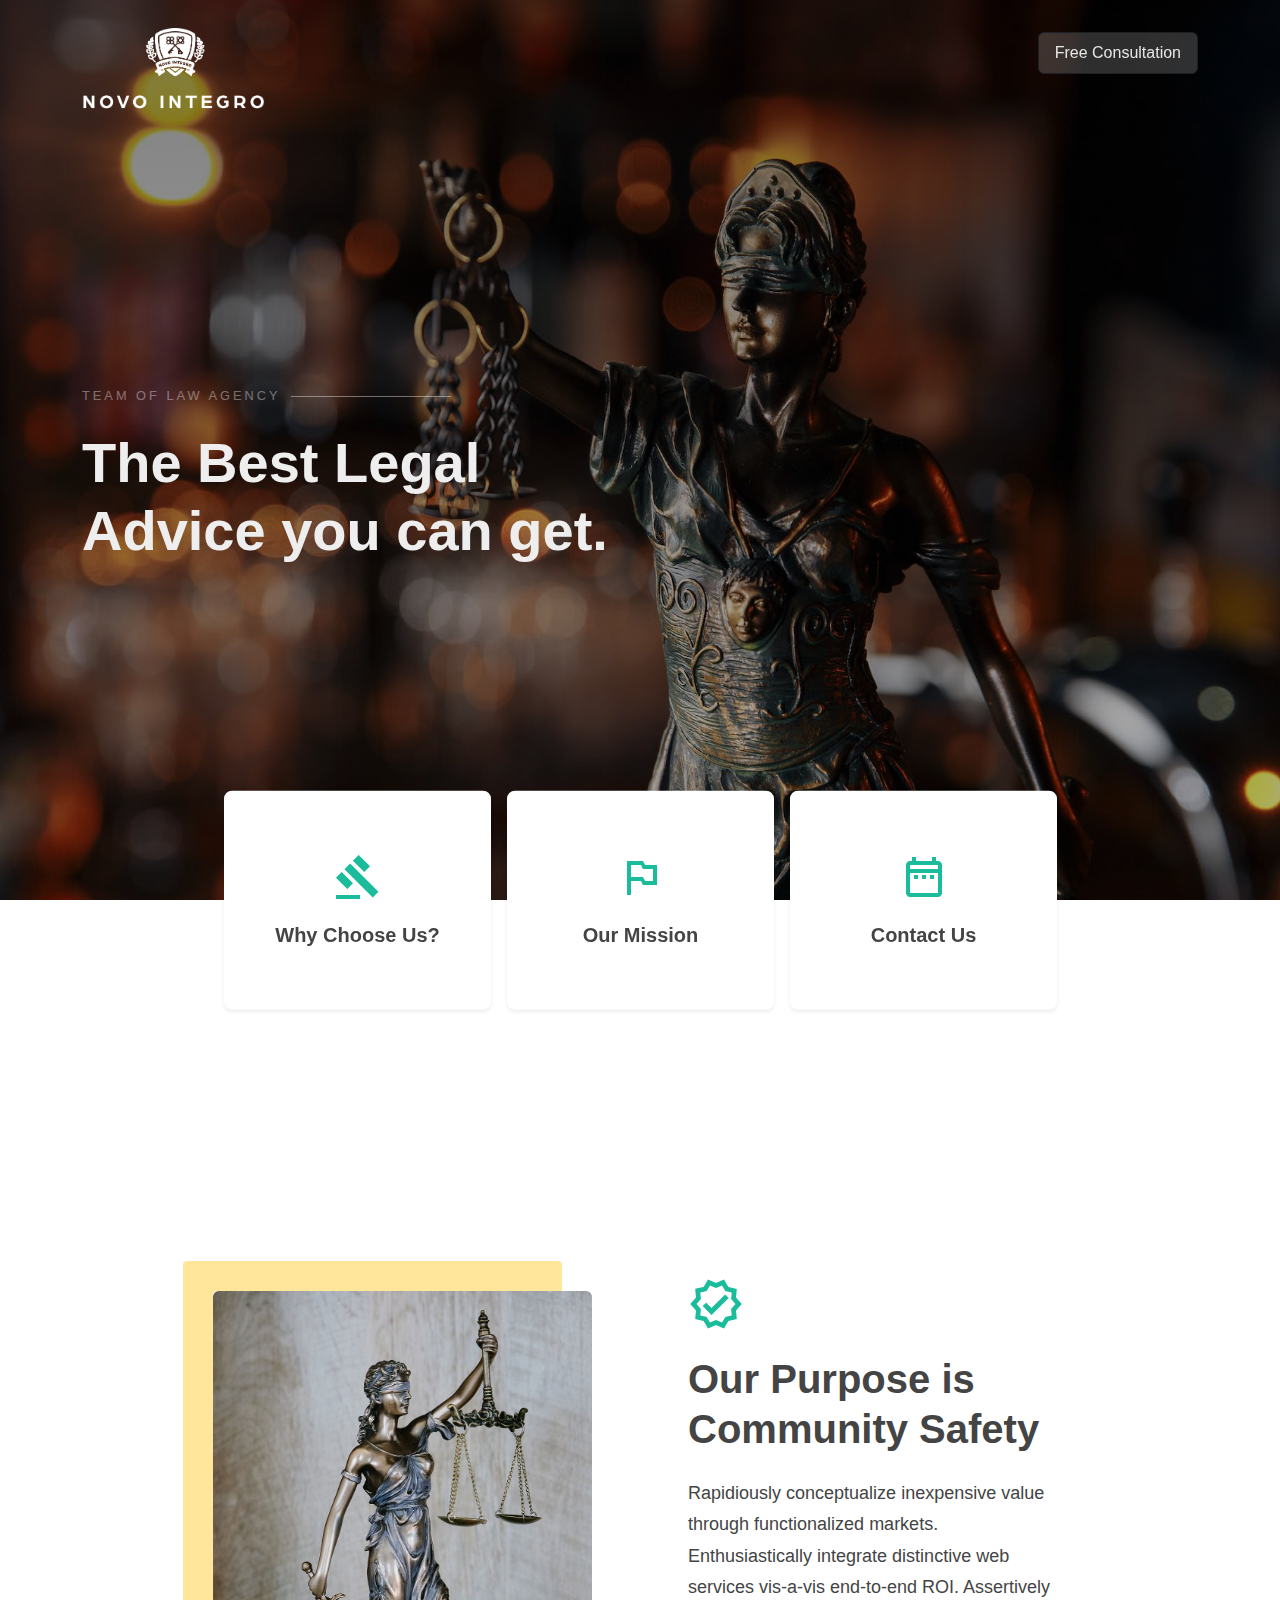
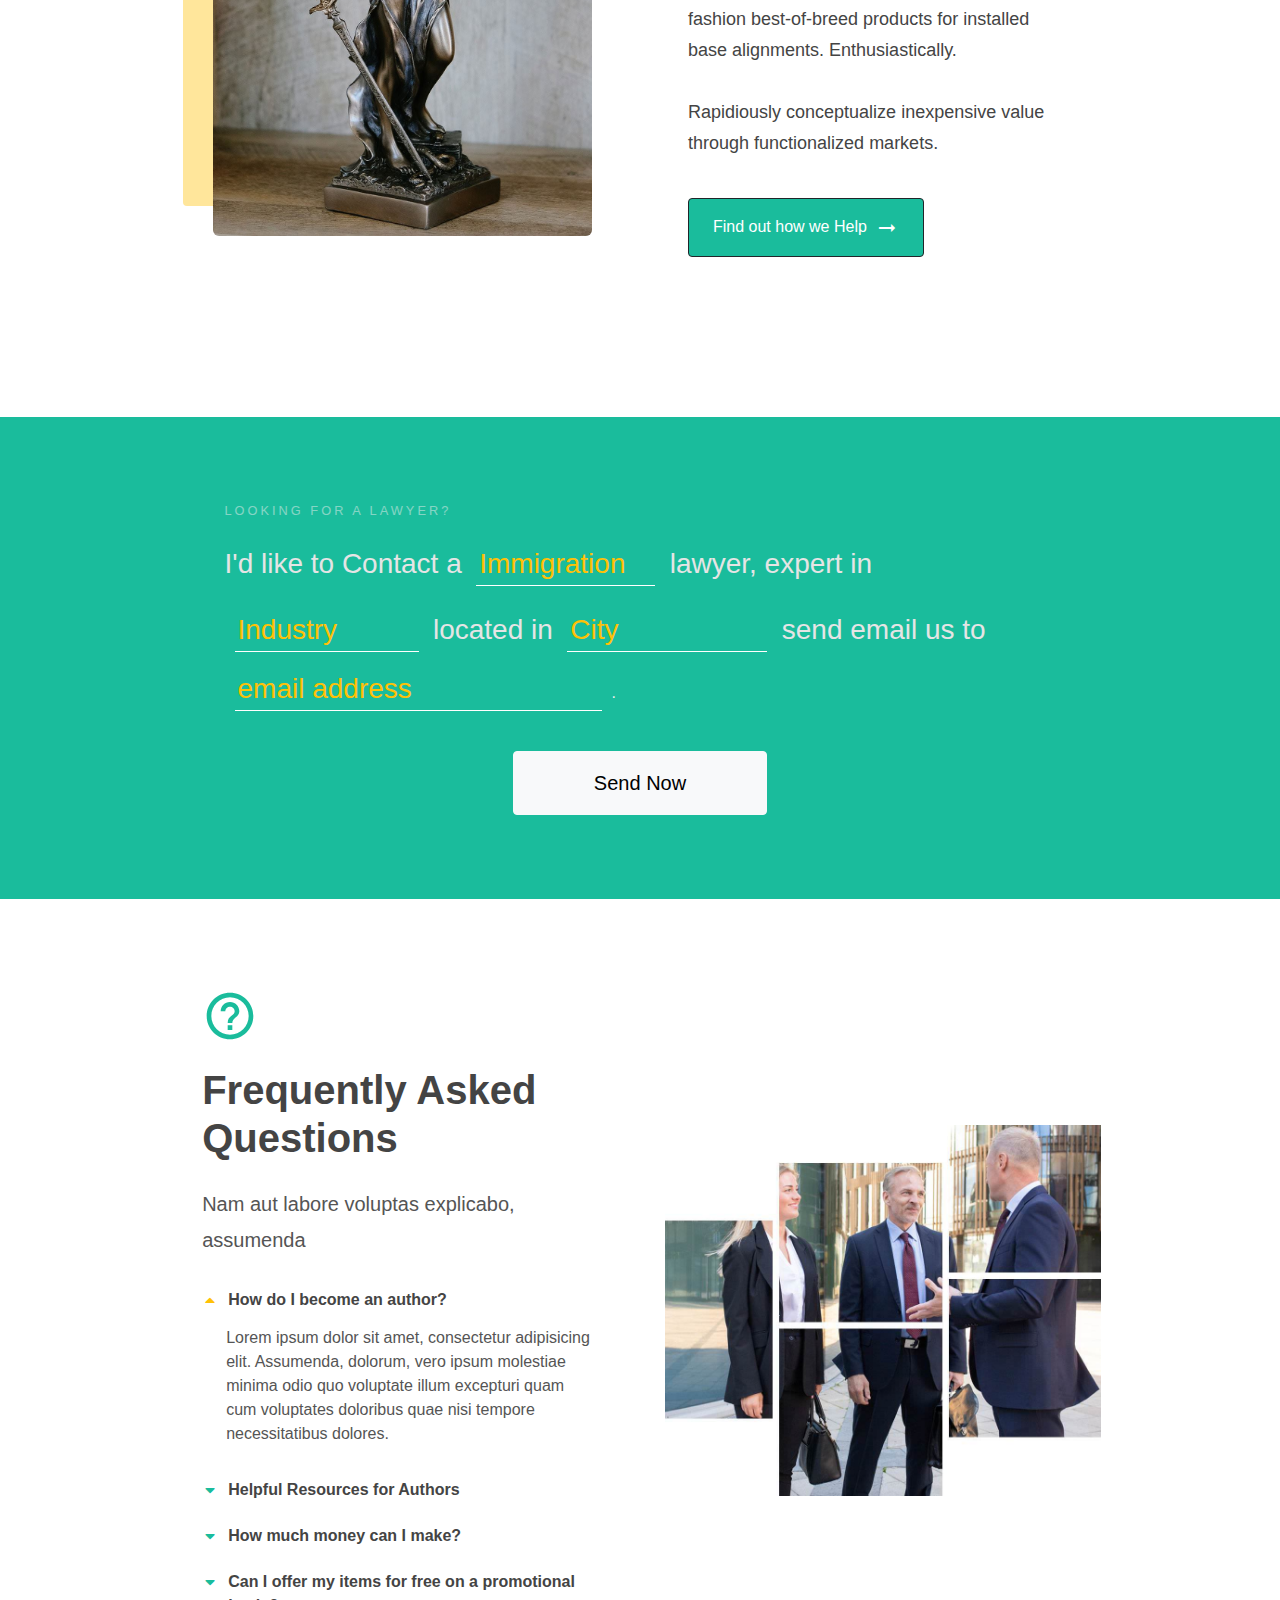
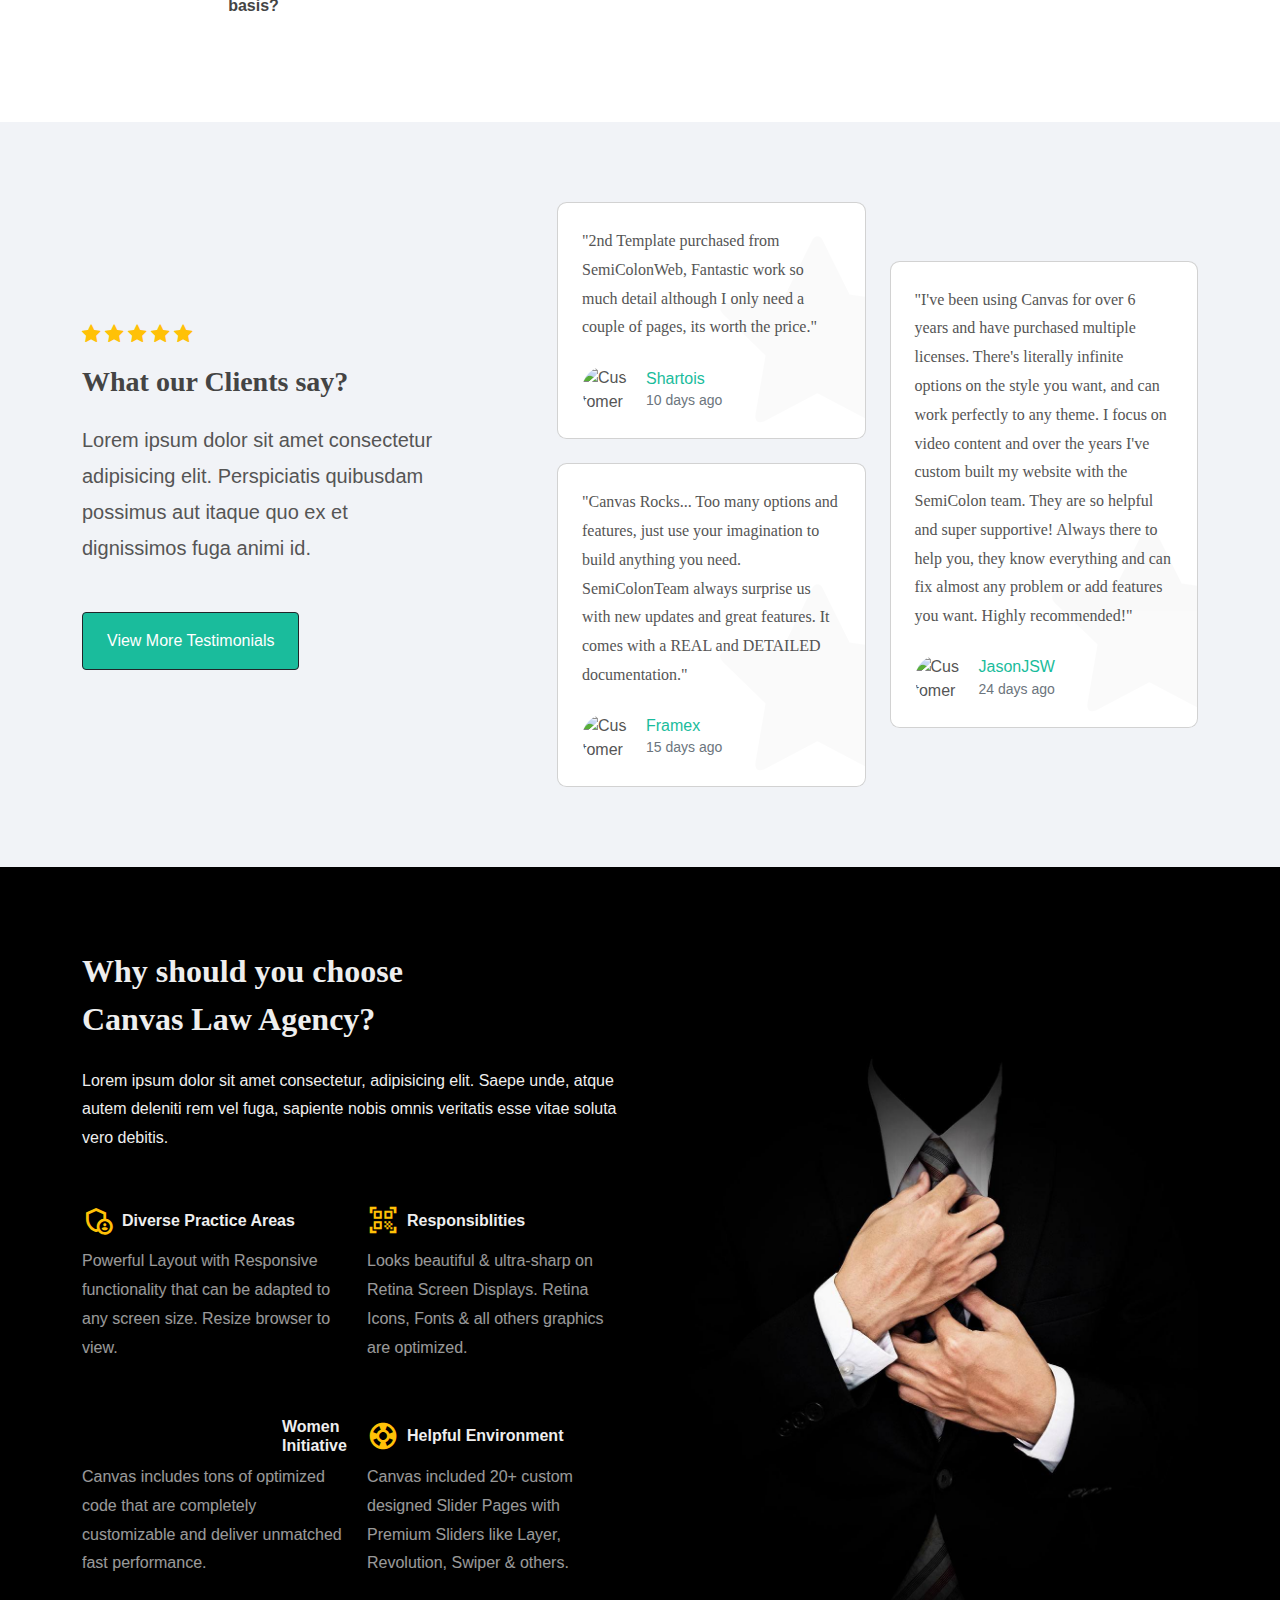
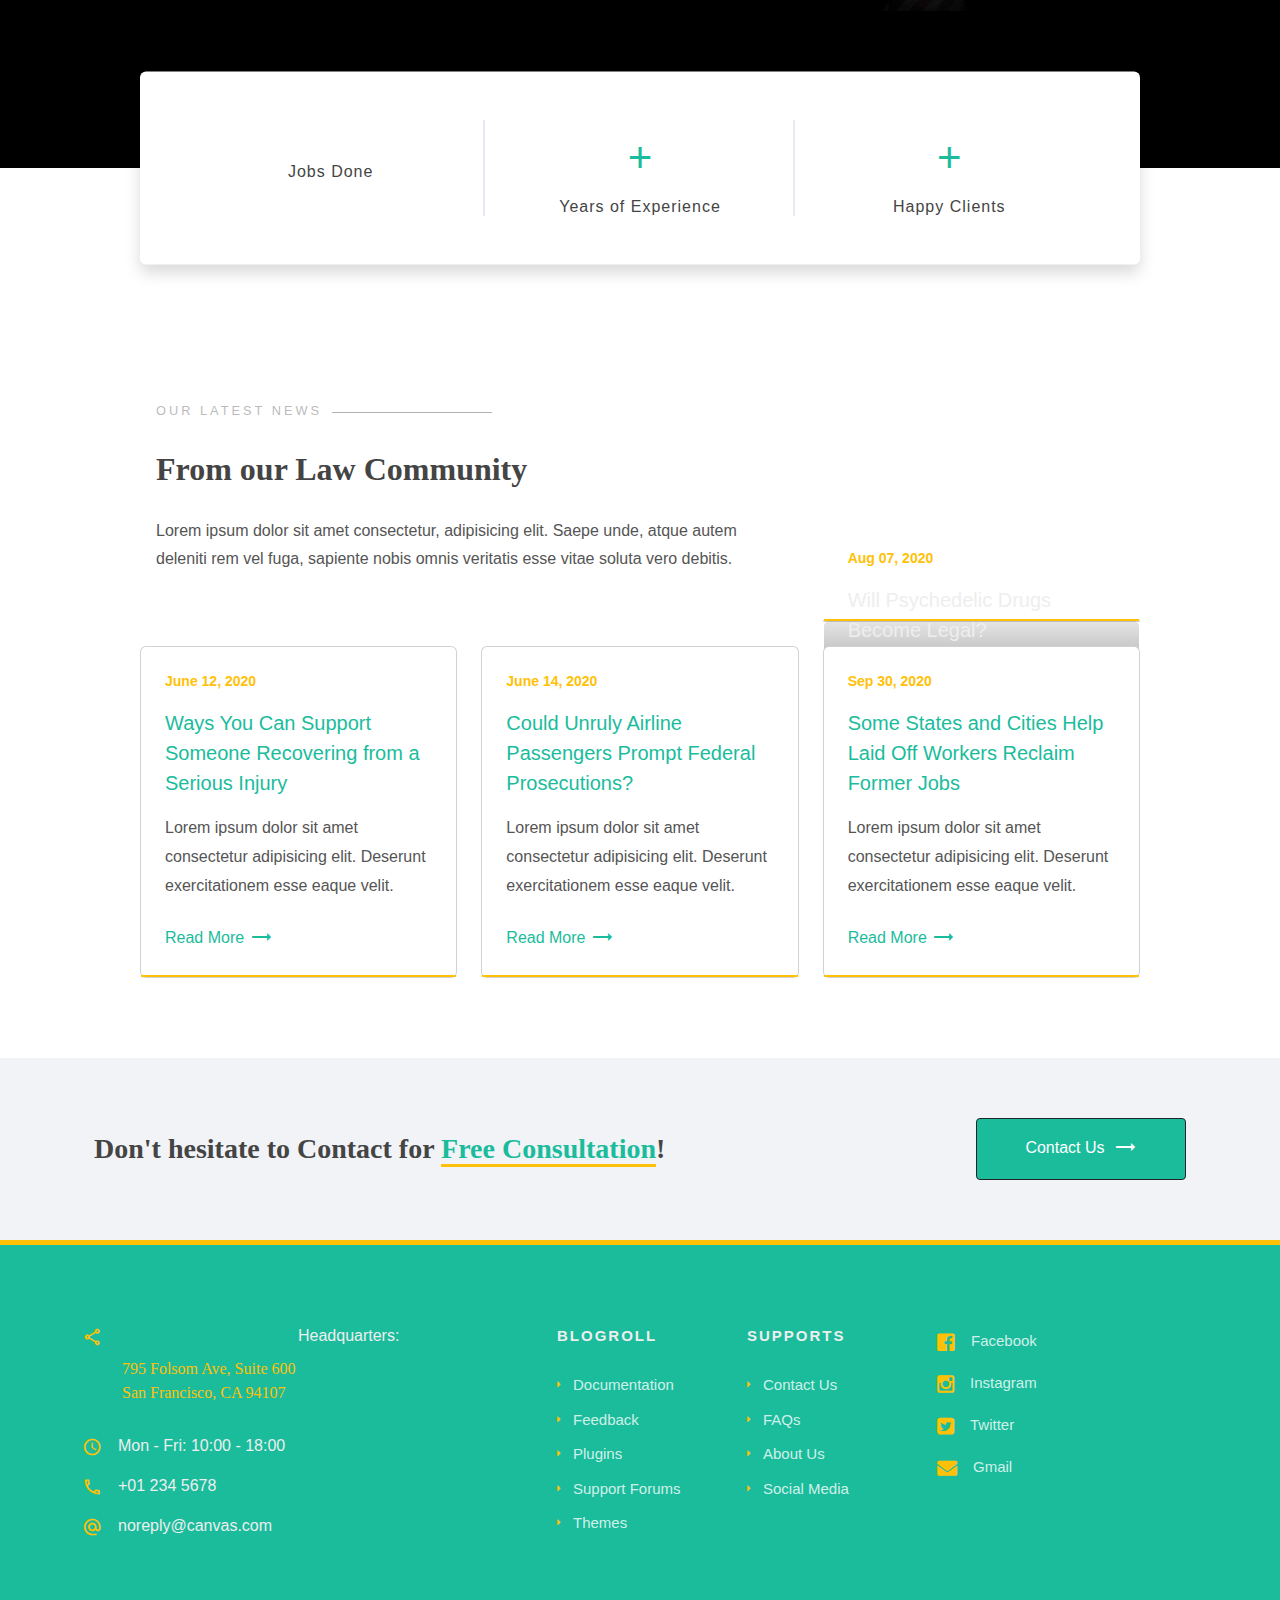
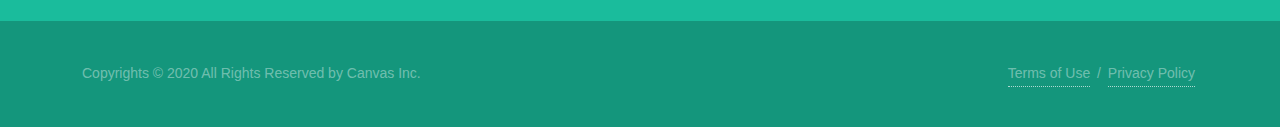
==== demo-law-firm.html @ 684474cb "Initial commit" ====
<!DOCTYPE html>
<html dir="ltr" lang="en-US">
<head>

	<meta http-equiv="content-type" content="text/html; charset=utf-8" />
	<meta name="author" content="SemiColonWeb" />

	<!-- Stylesheets
	============================================= -->
	<link rel="preconnect" href="https://fonts.googleapis.com">
	<link rel="preconnect" href="https://fonts.gstatic.com" crossorigin>
	<link href="https://fonts.googleapis.com/css2?family=Manrope:wght@300;400;500;600;700&family=Merriweather:wght@400;700&family=Material+Icons+Outlined&family=Material+Icons+Two+Tone&display=swap" rel="stylesheet">

	<link rel="stylesheet" href="css/bootstrap.css" type="text/css" />
	<link rel="stylesheet" href="css/style.css" type="text/css" />

	<link rel="stylesheet" href="css/dark.css" type="text/css" />
	<link rel="stylesheet" href="css/font-icons.css" type="text/css" />
	<link rel="stylesheet" href="css/animate.css" type="text/css" />
	<link rel="stylesheet" href="css/magnific-popup.css" type="text/css" />

	<!-- law-firm Demo Specific Stylesheet -->
	<link rel="stylesheet" href="css/law-firm.css" type="text/css" /> <!-- law-firm Custom Css -->
	<link rel="stylesheet" href="css/fonts.css" type="text/css" /> <!-- law-firm Custom Fonts -->
	<!-- / -->

	<link rel="stylesheet" href="css/custom.css" type="text/css" />
	<meta name="viewport" content="width=device-width, initial-scale=1" />

	<link rel="stylesheet" href="css/colors.php?color=0F317E" type="text/css" />

	<!-- Document Title
	============================================= -->
	<title>Law Firm | Canvas</title>

</head>

<body class="stretched">

	<!-- Document Wrapper
	============================================= -->
	<div id="wrapper" class="clearfix">

		<!-- Header
		============================================= -->
		<header id="header" class="transparent-header dark">
			<div id="header-wrap">
				<div class="container">
					<div class="header-row align-items-lg-start justify-content-between py-lg-4">

						<!-- Logo
						============================================= -->
						<div id="logo" class="col-xl-2 col-md-3 col-6 align-items-lg-start py-1">
							<a href="index.html" class="standard-logo"><img src="images/logo.png" alt="Canvas Logo"></a>
							<a href="index.html" class="retina-logo"><img src="images/logo.png" alt="Canvas Logo"></a>
						</div><!-- #logo end -->

						<!-- Primary Menu In Large Screen
						============================================= -->
						<div class="col-auto d-none d-lg-flex py-2">
							<div class="row gx-5 large-device-menu-wrap">
								<div class="col-auto large-device-menu">
<!--									<a class="text-white op-09 h-op-1" href="#"><div>Who We Are?</div></a>-->
<!--									<a class="text-white op-09 h-op-1" href="#"><div>Recent Cases</div></a>-->
<!--									<a class="text-white op-09 h-op-1" href="#"><div>Our Lawyers</div></a>-->
								</div>
								<div class="col-auto large-device-menu">
<!--									<a class="text-white op-09 h-op-1" href="#"><div>News &amp; Blog</div></a>-->
<!--									<a class="text-white op-09 h-op-1" href="#"><div>Contact Us</div></a>-->
								</div>
								<div class="col-auto">
									<a href="#" data-scrollto="#section-contact" data-easing="easeInOutExpo" data-speed="1250" data-offset="88" class="btn px-3 py-2 btn-dark h-bg-light h-text-dark d-inline-block op-09 h-op-1" style="background-color: rgba(255,255,255,0.2)">Free Consultation</a>
								</div>
							</div>
						</div>

						<!-- Primary Menu Trigger for Devices
						============================================= -->
						<div id="primary-menu-trigger">
							<svg class="svg-trigger" viewBox="0 0 100 100"><path d="m 30,33 h 40 c 3.722839,0 7.5,3.126468 7.5,8.578427 0,5.451959 -2.727029,8.421573 -7.5,8.421573 h -20"></path><path d="m 30,50 h 40"></path><path d="m 70,67 h -40 c 0,0 -7.5,-0.802118 -7.5,-8.365747 0,-7.563629 7.5,-8.634253 7.5,-8.634253 h 20"></path></svg>
						</div>

						<!-- Primary Menu In Mobile
						============================================= -->
						<nav class="primary-menu d-block d-lg-none">

							<ul class="menu-container">
								<li class="menu-item"><a class="menu-link h-text-warning" href="#"><div>Who We Are?</div></a></li>
								<li class="menu-item"><a class="menu-link h-text-warning" href="#"><div>Recent Cases</div></a></li>
								<li class="menu-item"><a class="menu-link h-text-warning" href="#"><div>Our Lawyers</div></a></li>
								<li class="menu-item"><a class="menu-link h-text-warning" href="#"><div>News &amp; Blog</div></a></li>
								<li class="menu-item"><a class="menu-link h-text-warning" href="#"><div>Contact Us</div></a></li>
								<li class="menu-item"><a class="menu-link text-warning" href="#"><div>Free Consultation</div></a></li>
							</ul>

						</nav><!-- #primary-menu end -->
					</div>
				</div>
			</div>
			<div class="header-wrap-clone"></div>
		</header><!-- #header end -->

		<!-- Hero
		============================================= -->
		<section id="slider" class="slider-element dark min-vh-md-100 min-vh-75 include-header">
			<div class="slider-inner" style="background-image: linear-gradient(to bottom, rgba(0,0,0,.5), rgba(0,0,0,.3)), url('images/hero.jpg');background-position: 50% 0;">
				<div class="container">

					<div class="vertical-middle">
						<div class="row mt-6">
							<div class="col-md-6">
								<div class="before-title text-border-right position-relative text-uppercase ls3 text-smaller overflow-hidden mb-4 op-04 b-w-50">Team Of Law Agency</div>
								<h2 class="display-4 fw-bold">The Best Legal Advice you can get.</h2>
							</div>
						</div>
					</div>

				</div>
			</div>
		</section>

		<!-- Content
		============================================= -->
		<section id="content">
			<div class="content-wrap overflow-visible py-0">

				<div class="container">

					<div class="service-feature w-100 mb-4 mt-5 mt-lg-0">

						<div class="row justify-content-center gx-3">

							<div class="col-lg-3 mb-4 mb-lg-0">
								<div class="grid-inner shadow-sm h-shadow bg-white p-5 overflow-hidden rounded-5 text-center shadow-ts">
									<div class="f-b-desc">
										<i class="material-icons-outlined display-5 color mb-3">gavel</i>
										<h3 class="h5 mb-0 fw-bold">Why Choose Us?</h3>
									</div>
									<a href="#" class="more-link fst-normal color">View Details</a>
								</div>
							</div>

							<div class="col-lg-3 mb-4 mb-lg-0">
								<div class="grid-inner shadow-sm h-shadow bg-white p-5 overflow-hidden rounded-5 text-center shadow-ts">
									<div class="f-b-desc">
										<i class="material-icons-outlined display-5 color mb-3">outlined_flag</i>
										<h3 class="h5 mb-0 fw-bold">Our Mission</h3>
									</div>
									<a href="#" class="more-link fst-normal color">Learn More</a>
								</div>
							</div>

							<div class="col-lg-3">
								<div class="grid-inner shadow-sm h-shadow bg-white p-5 overflow-hidden rounded-5 text-center shadow-ts">
									<div class="f-b-desc">
										<i class="material-icons-outlined display-5 color mb-3">date_range</i>
										<h3 class="h5 mb-0 fw-bold">Contact Us</h3>
									</div>
									<a href="#" class="more-link fst-normal color">Get in Touch</a>
								</div>
							</div>

						</div>
					</div>

					<div class="clear"></div>

					<div class="row align-items-center justify-content-center mt-6 mt-lg-0 bottommargin-sm">
						<div class="col-lg-5 col-10 px-5">
							<div class="lady-justice-img position-relative">
								<img src="images/lady-justice.jpg" alt="Image" class="rounded">
							</div>
						</div>
						<div class="col-lg-5 p-5">
							<i class="material-icons-outlined display-4 color mb-3">verified</i>
							<h2 class="h1 fw-bold lh-sm">Our Purpose is Community Safety</h2>
							<h4 class="mt-4 fw-normal lh-base" style="line-height: 1.75 !important;">Rapidiously conceptualize inexpensive value through functionalized markets. Enthusiastically integrate distinctive web services vis-a-vis end-to-end ROI. Assertively fashion best-of-breed products for installed base alignments. Enthusiastically.</h4>

							<h4 class="mt-4 fw-normal lh-base" style="line-height: 1.75 !important;">Rapidiously conceptualize inexpensive value through functionalized markets.</h4>
							<a href="#" class="btn py-3 px-4 mt-2 rounded-1 btn-dark bg-color h-op-09">Find out how we Help <i class="material-icons-outlined align-middle mb-0 ms-1">arrow_right_alt</i></a>
						</div>
					</div>

				</div>

				<div class="clear"></div>

				<div id="section-contact" class="section bg-color dark topmargin-lg" style="background-image: linear-gradient(to bottom, rgba(var(--themecolorrgba),.8), rgba(var(--themecolorrgba),1)), url('images/bg-1.jpg'); background-attachment: fixed; background-size: cover;">
					<div class="container py-4">
						<div class="row justify-content-center">
							<div class="col-lg-9">
								 <div class="form-widget" data-alert-type="false">

									<div class="form-result"></div>
									<div class="lawfirm-inline-loader css3-spinner" style="position: absolute;">
										<div class="css3-spinner-bounce1"></div>
										<div class="css3-spinner-bounce2"></div>
										<div class="css3-spinner-bounce3"></div>
									</div>
									<div id="lawfirm-inline-submitted" class="text-center">
										<h4 class="fw-normal mb-0 h3 lh-base">Thank You for Contact Us! <br> Our Team will contact you asap on your email Address.</h4>
									</div>

									<form class="mb-0" id="lawfirm-inline" name="lawfirm-inline" action="include/form.php" method="post" enctype="multipart/form-data">

										<div class="row">

											<div class="before-title text-uppercase ls3 text-smaller mb-3 op-05">Looking for a Lawyer?</div>

											<div class="col-12 bottommargin-sm">
												<label for="lawfirm-inline-lawyer">I'd like to Contact a</label>
												<select class="required form-select" name="lawfirm-inline-lawyer" id="lawfirm-inline-lawyer">
													<option value="Immigration" selected>Immigration</option>
													<option value="Education">Education</option>
													<option value="Insurance">Insurance</option>
													<option value="Business">Business</option>
													<option value="Family">Family</option>
													<option value="Criminal">Criminal</option>
													<option value="Employment">Employment</option>
												</select>
												<label for="lawfirm-inline-industry">lawyer, expert in</label>
												<select class="required form-select" name="lawfirm-inline-industry" id="lawfirm-inline-industry">
													<option value="Industry" selected>Industry</option>
													<option value="Professional">Professional</option>
													<option value="Pracice Area">Pracice Area</option>
												</select>
												<label for="lawfirm-inline-city">located in</label>

												<input class="required form-control" type="text" value="" name="lawfirm-inline-city" id="lawfirm-inline-city" placeholder="City" style="max-width: 200px" />

												<label for="lawfirm-inline-email"> send email us to</label>

												<input type="email" value="" class="form-control required" id="lawfirm-inline-email" name="lawfirm-inline-email" placeholder="email address">.
											</div>

											<div class="col-12 d-none">
												<input type="text" id="lawfirm-inline-botcheck" name="lawfirm-inline-botcheck" value="" />
											</div>
											<div class="col-12 text-center">
												<button type="submit" name="lawfirm-inline-submit" class="btn btn-lg py-3 px-6 mt-2 rounded-1 btn-light h-op-09">Send Now</button>
											</div>

											<input type="hidden" name="prefix" value="lawfirm-inline-">
											<input type="hidden" name="subject" value="Messgae From Law Firm Template">

										</div>

									</form>
								</div>
							</div>
						</div>
					</div>
				</div>

				<div class="section bg-transparent py-4">
					<div class="container">
						<div class="row align-items-center justify-content-center gutter-50">
							<div class="col-lg-5 px-5">
								<i class="material-icons-outlined display-4 color mb-3">help_outline</i>
								<h2 class="h1 fw-bold mb-4">Frequently Asked Questions</h2>

								<p class="lead">Nam aut labore voluptas explicabo, assumenda</p>

								<div class="toggle" data-state="open">
									<div class="toggle-header justify-content-between">
										<div class="toggle-icon">
											<i class="toggle-closed icon-caret-down color"></i>
											<i class="toggle-open icon-caret-up text-warning"></i>
										</div>
										<div class="toggle-title fw-bold">
											How do I become an author?
										</div>
									</div>
									<div class="toggle-content ps-4">Lorem ipsum dolor sit amet, consectetur adipisicing elit. Assumenda, dolorum, vero ipsum molestiae minima odio quo voluptate illum excepturi quam cum voluptates doloribus quae nisi tempore necessitatibus dolores.</div>
								</div>

								<div class="toggle">
									<div class="toggle-header justify-content-between">
										<div class="toggle-icon">
											<i class="toggle-closed icon-caret-down color"></i>
											<i class="toggle-open icon-caret-up text-warning"></i>
										</div>
										<div class="toggle-title fw-bold">
											Helpful Resources for Authors
										</div>
									</div>
									<div class="toggle-content ps-4">Lorem ipsum dolor sit amet, consectetur adipisicing elit. Assumenda, dolorum, vero ipsum molestiae minima odio quo voluptate illum excepturi quam cum voluptates doloribus quae nisi tempore necessitatibus dolores ducimus enim libero eaque explicabo suscipit animi at quaerat aliquid ex expedita perspiciatis? Saepe, aperiam, nam unde quas beatae vero vitae nulla.</div>
								</div>

								<div class="toggle">
									<div class="toggle-header justify-content-between">
										<div class="toggle-icon">
											<i class="toggle-closed icon-caret-down color"></i>
											<i class="toggle-open icon-caret-up text-warning"></i>
										</div>
										<div class="toggle-title fw-bold">
											How much money can I make?
										</div>
									</div>
									<div class="toggle-content ps-4">Lorem ipsum dolor sit amet, consectetur adipisicing elit. Assumenda, dolorum, vero ipsum molestiae minima odio quo voluptate illum excepturi quam cum voluptates doloribus quae nisi tempore necessitatibus dolores ducimus enim libero eaque explicabo suscipit animi at quaerat aliquid ex expedita perspiciatis? Saepe, aperiam, nam unde quas beatae vero vitae nulla.</div>
								</div>

								<div class="toggle">
									<div class="toggle-header justify-content-between">
										<div class="toggle-icon">
											<i class="toggle-closed icon-caret-down color"></i>
											<i class="toggle-open icon-caret-up text-warning"></i>
										</div>
										<div class="toggle-title fw-bold">
											Can I offer my items for free on a promotional basis?
										</div>
									</div>
									<div class="toggle-content ps-4">Lorem ipsum dolor sit amet, consectetur adipisicing elit. Assumenda, dolorum, vero ipsum molestiae minima odio quo voluptate illum excepturi quam cum voluptates doloribus quae nisi tempore necessitatibus dolores ducimus enim libero eaque explicabo suscipit animi at quaerat aliquid ex expedita perspiciatis? Saepe, aperiam, nam unde quas beatae vero vitae nulla.</div>
								</div>
							</div>

							<div class="col-lg-5 col-10">
								<img src="images/bg-2.jpg" alt="Image">
							</div>
						</div>
					</div>
				</div>

				<div class="section py-6 mb-0" style="background-color: #f1f3f7">
					<div class="container">
						<div class="row justify-content-between align-items-center col-mb-30">
							<div class="col-lg-4">
								<div class="d-flex mb-2">
									<i class="icon-star3 h5 me-1 text-warning"></i>
									<i class="icon-star3 h5 me-1 text-warning"></i>
									<i class="icon-star3 h5 me-1 text-warning"></i>
									<i class="icon-star3 h5 me-1 text-warning"></i>
									<i class="icon-star3 h5 me-1 text-warning"></i>
								</div>
								<h3 class="h3 font-secondary fw-bold mb-4">What our Clients say?</h3>
								<p class="lead">Lorem ipsum dolor sit amet consectetur adipisicing elit. Perspiciatis quibusdam possimus aut itaque quo ex et dignissimos fuga animi id.</p>
								<a href="https://themeforest.net/item/canvas-the-multipurpose-html5-template/reviews/9228123?utf8=%E2%9C%93&reviews_controls%5Bsort%5D=ratings_descending" class="btn py-3 px-4 mt-3 rounded-1 btn-dark bg-color h-op-09">View More Testimonials</a>
							</div>

							<div class="col-lg-7">
								<div class="row row-cols-1 row-cols-md-2 g-4 align-items-center">
									<div class="col">
										<div class="card rounded-6 overflow-hidden mb-4">
											<div class="card-body p-4">
												<div class="row">
													<div class="col-12">
														<p class="mb-4 font-secondary">"2nd Template purchased from SemiColonWeb, Fantastic work so much detail although I only need a couple of pages, its worth the price."</p>
													</div>
													<div class="d-flex align-items-center">
														<img class="rounded-circle me-3" src="demos/articles/images/authors/2.jpg" width="48" height="48" alt="Customer Testimonails">
														<div>
															<h4 class="h6 mb-0 fw-medium"><a href="https://themeforest.net/ratings/3295792">Shartois</a></h4>
															<small class="text-muted">10 days ago</small>
														</div>
													</div>
												</div>
											</div>
											<div class="bgicon icon-star3 op-02"></div>
										</div>

										<div class="card rounded-6 overflow-hidden">
											<div class="card-body p-4">
												<div class="row">
													<div class="col-12">
														<p class="mb-4 font-secondary">"Canvas Rocks... Too many options and features, just use your imagination to build anything you need. SemiColonTeam always surprise us with new updates and great features. It comes with a REAL and DETAILED documentation."</p>
													</div>
													<div class="d-flex align-items-center">
														<img class="rounded-circle me-3" src="demos/articles/images/authors/1.jpg" width="48" height="48" alt="Customer Testimonails">
														<div>
															<h4 class="h6 mb-0 fw-medium"><a href="https://themeforest.net/ratings/3297954">Framex</a></h4>
															<small class="text-muted">15 days ago</small>
														</div>
													</div>
												</div>
											</div>
											<div class="bgicon icon-star3 op-02"></div>
										</div>
									</div>
									<div class="col">
										<div class="card rounded-6 overflow-hidden">
											<div class="card-body p-4">
												<div class="row">
													<div class="col-12">
														<p class="mb-4 font-secondary">"I've been using Canvas for over 6 years and have purchased multiple licenses. There's literally infinite options on the style you want, and can work perfectly to any theme. I focus on video content and over the years I've custom built my website with the SemiColon team. They are so helpful and super supportive! Always there to help you, they know everything and can fix almost any problem or add features you want. Highly recommended!"</p>
													</div>
													<div class="d-flex align-items-center">
														<img class="rounded-circle me-3" src="demos/articles/images/authors/3.jpg" width="48" height="48" alt="Customer Testimonails">
														<div>
															<h4 class="h6 mb-0 fw-medium"><a href="https://themeforest.net/ratings/3304063">JasonJSW</a></h4>
															<small class="text-muted">24 days ago</small>
														</div>
													</div>
												</div>
											</div>
											<div class="bgicon icon-star3 op-02"></div>
										</div>
									</div>
								</div>
							</div>
						</div>
					</div>
				</div>

				<div class="section my-0 dark py-6" style="background-color: #000;">
					<div class="container">
						<div class="row justify-content-between align-items-center">
							<div class="col-lg-6 align-self-center mb-6">
								<h3 class="h2 font-secondary fw-bold mb-4 lh-base">Why should you choose<br> Canvas Law Agency?</h3>
								<p class="mb-5">Lorem ipsum dolor sit amet consectetur, adipisicing elit. Saepe unde, atque autem deleniti rem vel fuga, sapiente nobis omnis veritatis esse vitae soluta vero debitis.</p>
								<div class="row g-4">
									<div class="col-sm-6">
										<div class="d-flex align-items-center mb-2">
											<i class="material-icons-outlined text-warning h2 mb-0">admin_panel_settings</i>
											<h3 class="h6 fw-bold ms-2 mb-0">Diverse Practice Areas</h3>
										</div>
										<p class="text-white op-06">Powerful Layout with Responsive functionality that can be adapted to any screen size. Resize browser to view.</p>
									</div>

									<div class="col-sm-6">
										<div class="d-flex align-items-center mb-2">
											<i class="material-icons-outlined text-warning h2 mb-0">qr_code_scanner</i>
											<h3 class="h6 fw-bold ms-2 mb-0">Responsiblities</h3>
										</div>
										<p class="text-white op-06">Looks beautiful &amp; ultra-sharp on Retina Screen Displays. Retina Icons, Fonts &amp; all others graphics are optimized.</p>
									</div>

									<div class="col-sm-6">
										<div class="d-flex align-items-center mb-2">
											<i class="material-icons-outlined text-warning h2 mb-0">female</i>
											<h3 class="h6 fw-bold ms-2 mb-0">Women Initiative</h3>
										</div>
										<p class="text-white op-06">Canvas includes tons of optimized code that are completely customizable and deliver unmatched fast performance.</p>
									</div>

									<div class="col-sm-6">
										<div class="d-flex align-items-center mb-2">
											<i class="material-icons-outlined text-warning h2 mb-0">support</i>
											<h3 class="h6 fw-bold ms-2 mb-0">Helpful Environment</h3>
										</div>
										<p class="text-white op-06">Canvas included 20+ custom designed Slider Pages with Premium Sliders like Layer, Revolution, Swiper &amp; others.</p>
									</div>
								</div>
							</div>
							<div class="col-lg-6 col-7 mx-auto">
								<img src="images/lawyer.jpg" alt="Image">
							</div>
						</div>
					</div>
				</div>

				<div class="container mw-md">
					<div class="position-relative p-5 mb-4 z-3 rounded shadow bg-white service-feature mt-5 mt-lg-0">
						<div class="row align-items-center justify-content-center grid-border">
							<div class="col-lg-4 text-center mb-5 mb-lg-0">
								<div class="counter color fw-normal mb-2"><span class="display-4 fw-bold" data-from="40" data-to="213" data-refresh-interval="100" data-speed="2000"></span></div>
								<h5 class="mb-0 h6 nott">Jobs Done</h5>
							</div>

							<div class="col-lg-4 text-center mb-5 mb-lg-0">
								<div class="counter color fw-normal mb-2"><span class="display-4 fw-bold" data-from="0" data-to="11" data-refresh-interval="100" data-speed="2000"></span>+</div>
								<h5 class="mb-0 h6 nott">Years of Experience</h5>
							</div>

							<div class="col-lg-4 text-center">
								<div class="counter color fw-normal mb-2"><span class="display-4 fw-bold" data-from="100" data-to="873" data-refresh-interval="100" data-speed="2000"></span>+</div>
								<h5 class="mb-0 h6 nott">Happy Clients</h5>
							</div>
						</div>
					</div>
				</div>

				<div class="container mw-md mt-5 mt-lg-0">
					<div class="row g-4 align-items-end blog-cards">
						<div class="col-md-8">
							<div class="p-3 pb-4">
								<div class="before-title text-border-right position-relative text-uppercase ls3 text-smaller overflow-hidden mb-4 op-04 b-w-50">Our Latest News</div>
								<h3 class="h2 font-secondary fw-bold mb-4 lh-base">From our Law Community</h3>
								<p class="mb-5">Lorem ipsum dolor sit amet consectetur, adipisicing elit. Saepe unde, atque autem deleniti rem vel fuga, sapiente nobis omnis veritatis esse vitae soluta vero debitis.</p>
							</div>
							<div class="row">
								<div class="col-sm-6">
									<div class="card h-translate-y-sm transform-ts">
										<img src="https://source.unsplash.com/jKU2NneZAbI" alt="" class="card-img-top">
										<div class="card-body p-4">
											<h5 class="mb-3 text-warning">June 12, 2020</h5>
											<h3 class="h5 lh-base mb-3 color"><a href="#">Ways You Can Support Someone Recovering from a Serious Injury</a></h3>
											<p class="mb-4">Lorem ipsum dolor sit amet consectetur adipisicing elit. Deserunt exercitationem esse eaque velit.</p>
											<a href="#">Read More <span class="material-icons-outlined align-middle mb-1">trending_flat</span></a>
										</div>
									</div>
								</div>
								<div class="col-sm-6 mt-4 mt-sm-0">
									<div class="card h-translate-y-sm transform-ts">
										<img src="https://source.unsplash.com/Oaqk7qqNh_c" alt="" class="card-img-top">
										<div class="card-body p-4">
											<h5 class="mb-3 text-warning">June 14, 2020</h5>
											<h3 class="h5 lh-base mb-3 color"><a href="#">Could Unruly Airline Passengers Prompt Federal Prosecutions?</a></h3>
											<p class="mb-4">Lorem ipsum dolor sit amet consectetur adipisicing elit. Deserunt exercitationem esse eaque velit.</p>
											<a href="#">Read More <span class="material-icons-outlined align-middle mb-1">trending_flat</span></a>
										</div>
									</div>
								</div>
							</div>
						</div>

						<div class="col-md-4">
							<div class="row">
								<div class="col-md-12 col-sm-6">
									<div class="card h-translate-y-sm transform-ts dark mb-4">
										<img src="https://source.unsplash.com/j06gLuKK0GM" alt="" class="card-img">
										<a href="#" class="card-img-overlay d-flex flex-column justify-content-end p-4" style="background-image: linear-gradient(to bottom, rgba(0,0,0,.1), rgba(0,0,0,.3));">
											<h5 class="mb-3 text-warning">Aug 07, 2020</h5>
											<h3 class="h5 lh-base mb-0">Will Psychedelic Drugs Become Legal?</h3>
										</a>
									</div>
								</div>
								<div class="col-md-12 col-sm-6">

									<div class="card h-translate-y-sm transform-ts">
										<div class="card-body p-4">
											<h5 class="mb-3 text-warning">Sep 30, 2020</h5>
											<h3 class="h5 lh-base mb-3 color"><a href="#">Some States and Cities Help Laid Off Workers Reclaim Former Jobs</a></h3>
											<p class="mb-4">Lorem ipsum dolor sit amet consectetur adipisicing elit. Deserunt exercitationem esse eaque velit.</p>
											<a href="#">Read More <span class="material-icons-outlined align-middle mb-1">trending_flat</span></a>
										</div>
									</div>
								</div>
							</div>
						</div>
					</div>
				</div>

				<div class="section topmargin-lg mb-0" style="background-color: #f1f3f7">
					<div class="container">
						<div class="row align-items-center justify-content-center col-mb-30 mx-md mx-auto">
							<div class="col-sm-12 col-md">
								<h3 class="h3 font-secondary fw-semibold mb-0">Don't hesitate to Contact for <span class="border-bottom border-warning border-width-3">Free  Consultation</span>!</h3>
							</div>
							<div class="col-sm-12 col-md-auto">
								<a href="#" data-scrollto="#section-contact" data-easing="easeInOutExpo" data-speed="1250" data-offset="88" class="btn py-3 px-5 rounded-1 btn-dark bg-color h-op-09 m-0">Contact Us <span class="material-icons-outlined align-middle mb-1 ms-1">trending_flat</span></a>
							</div>
						</div>
					</div>
				</div>

			</div>
		</section><!-- #content end -->

		<!-- Footer
		============================================= -->
		<footer id="footer" class="bg-color dark border-warning">
			<div class="container">

				<!-- Footer Widgets
				============================================= -->
				<div class="footer-widgets-wrap">

					<div class="row col-mb-50">
						<div class="col-lg-5 col-sm-6">

							<div class="widget clearfix">

								<h5 class="mb-2 h6"><i class="material-icons-outlined h5 text-warning mb-0 align-middle me-3">share_location</i>Headquarters:</h5>
								<address class="ms-4 ps-3 font-secondary text-warning">
									795 Folsom Ave, Suite 600<br>
									San Francisco, CA 94107<br>
								</address>

								<h5 class="mb-3 h6"><i class="material-icons-outlined h5 text-warning mb-0 align-middle me-3">schedule</i>Mon - Fri: 10:00 - 18:00</h5>
								<h5 class="mb-3 h6"><i class="material-icons-outlined h5 text-warning mb-0 align-middle me-3">call</i>+01 234 5678</h5>
								<h5 class="mb-0 h6"><i class="material-icons-outlined h5 text-warning mb-0 align-middle me-3">alternate_email</i>noreply@canvas.com</h5>

							</div>
						</div>
						<div class="col-lg-2 col-sm-6">
							<div class="widget widget_links clearfix">

								<h4>Blogroll</h4>

								<ul class="">
									<li><a href="https://codex.wordpress.org/">Documentation</a></li>
									<li><a href="https://wordpress.org/support/forum/requests-and-feedback">Feedback</a></li>
									<li><a href="https://wordpress.org/extend/plugins/">Plugins</a></li>
									<li><a href="https://wordpress.org/support/">Support Forums</a></li>
									<li><a href="https://wordpress.org/extend/themes/">Themes</a></li>
								</ul>

							</div>
						</div>

						<div class="col-lg-2 col-6">
							<div class="widget widget_links clearfix">

								<h4>Supports</h4>

								<ul>
									<li><a href="https://wordpress.org/extend/plugins/">Contact Us</a></li>
									<li><a href="https://wordpress.org/support/">FAQs</a></li>
									<li><a href="https://wordpress.org/extend/themes/">About Us</a></li>
									<li><a href="https://wordpress.org/news/">Social Media</a></li>
								</ul>

							</div>
						</div>

						<div class="col-lg-2 col-6">
							<div class="widget widget_links clearfix widget-li-noicon">

								<ul>
									<li><a href="#" class="d-flex align-items-center"><i class="icon-facebook-square h5 text-warning mb-0 me-3"></i> Facebook</a></li>
									<li><a href="#" class="d-flex align-items-center"><i class="icon-instagram2 h5 text-warning mb-0 me-3"></i> Instagram</a></li>
									<li><a href="#" class="d-flex align-items-center"><i class="icon-twitter-sign h5 text-warning mb-0 me-3"></i> Twitter</a></li>
									<li><a href="#" class="d-flex align-items-center"><i class="icon-envelope h5 text-warning mb-0 me-3"></i> Gmail</a></li>
								</ul>

							</div>
						</div>

					</div>

				</div><!-- .footer-widgets-wrap end -->

			</div>

			<!-- Copyrights
			============================================= -->
			<div id="copyrights">
				<div class="container">

					<div class="row col-mb-30 align-items-center">

						<div class="col-md-6 text-center text-md-start">
							Copyrights &copy; 2020 All Rights Reserved by Canvas Inc.<br>
						</div>

						<div class="col-md-6 text-center text-md-end">
							<div class="copyright-links"><a href="#">Terms of Use</a> / <a href="#">Privacy Policy</a></div>
						</div>

					</div>

				</div>
			</div><!-- #copyrights end -->
		</footer><!-- #footer end -->

	</div><!-- #wrapper end -->

	<!-- Go To Top
	============================================= -->
	<div id="gotoTop" class="icon-line-chevrons-up rounded-circle"></div>

	<!-- JavaScripts
	============================================= -->
	<script src="js/jquery.js"></script>
	<script src="js/plugins.min.js"></script>


	<!-- Footer Scripts
	============================================= -->
	<script src="js/functions.js"></script>

</body>
</html>
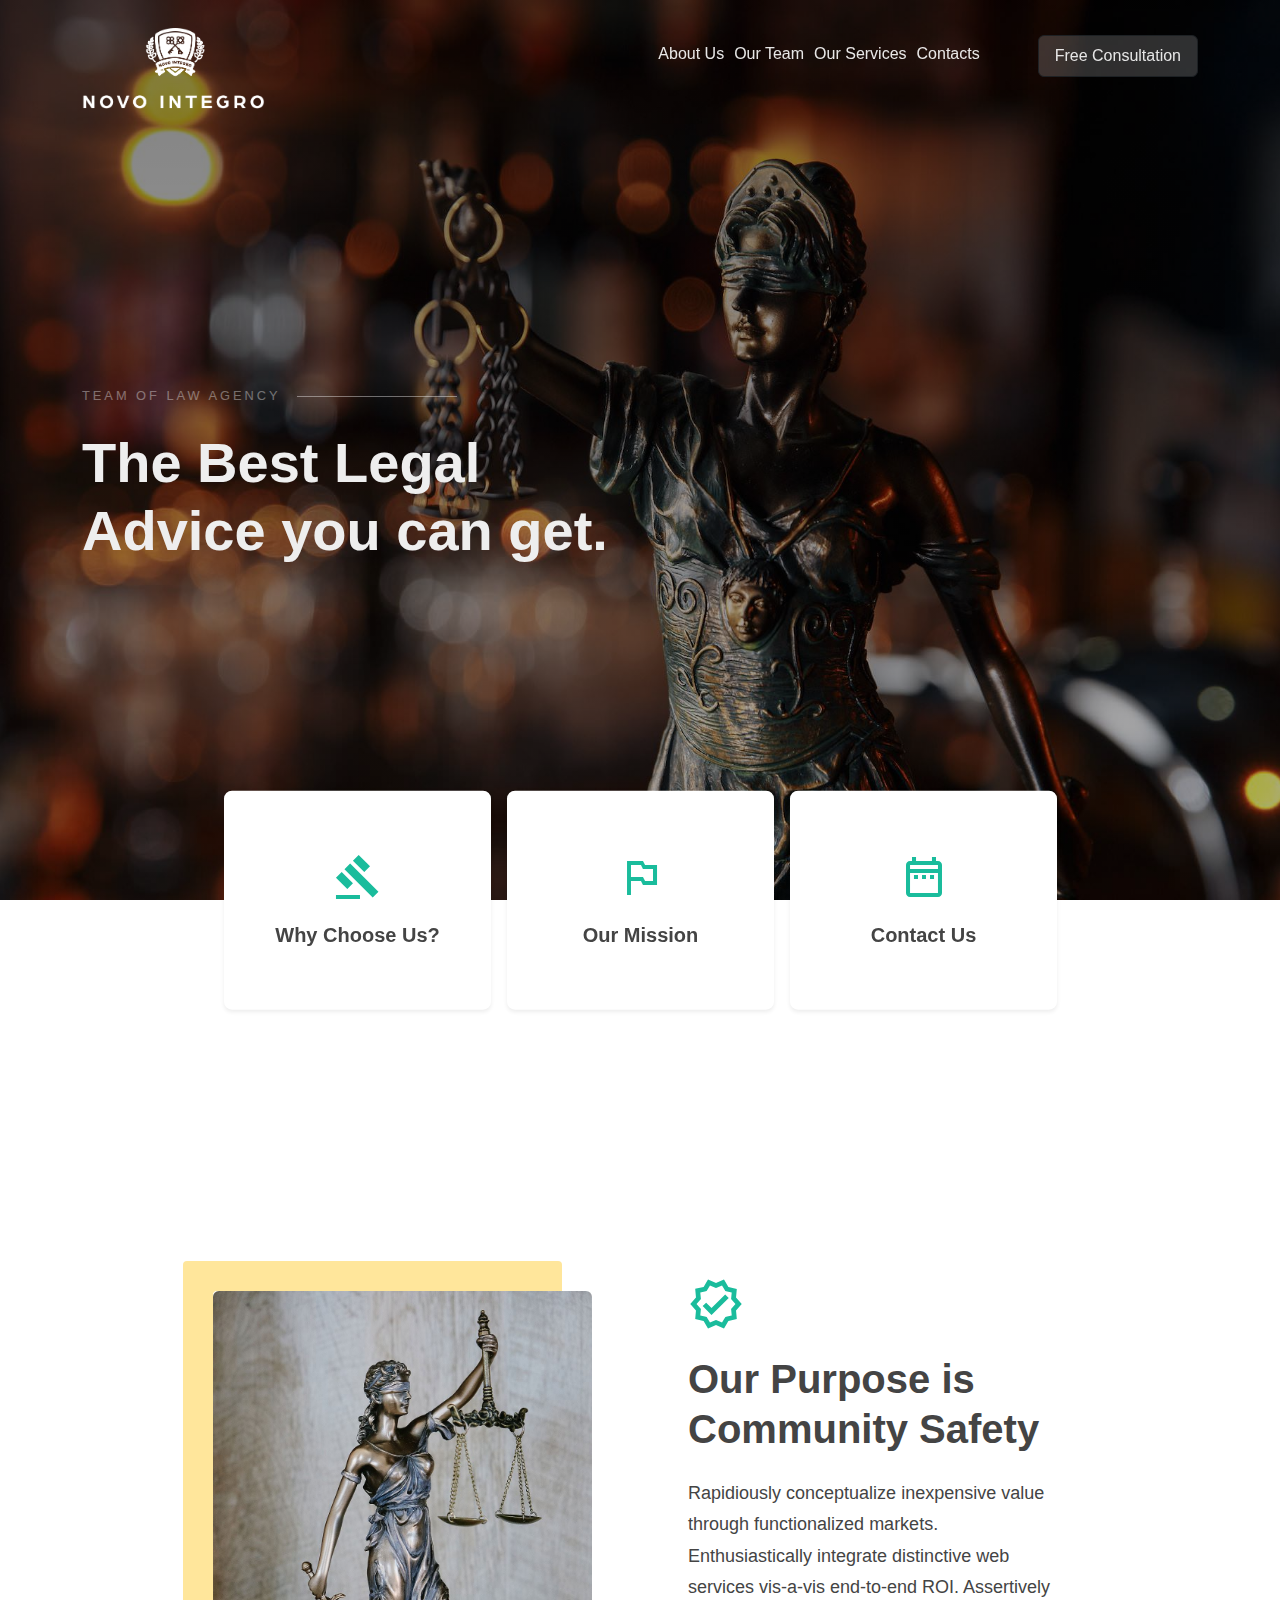
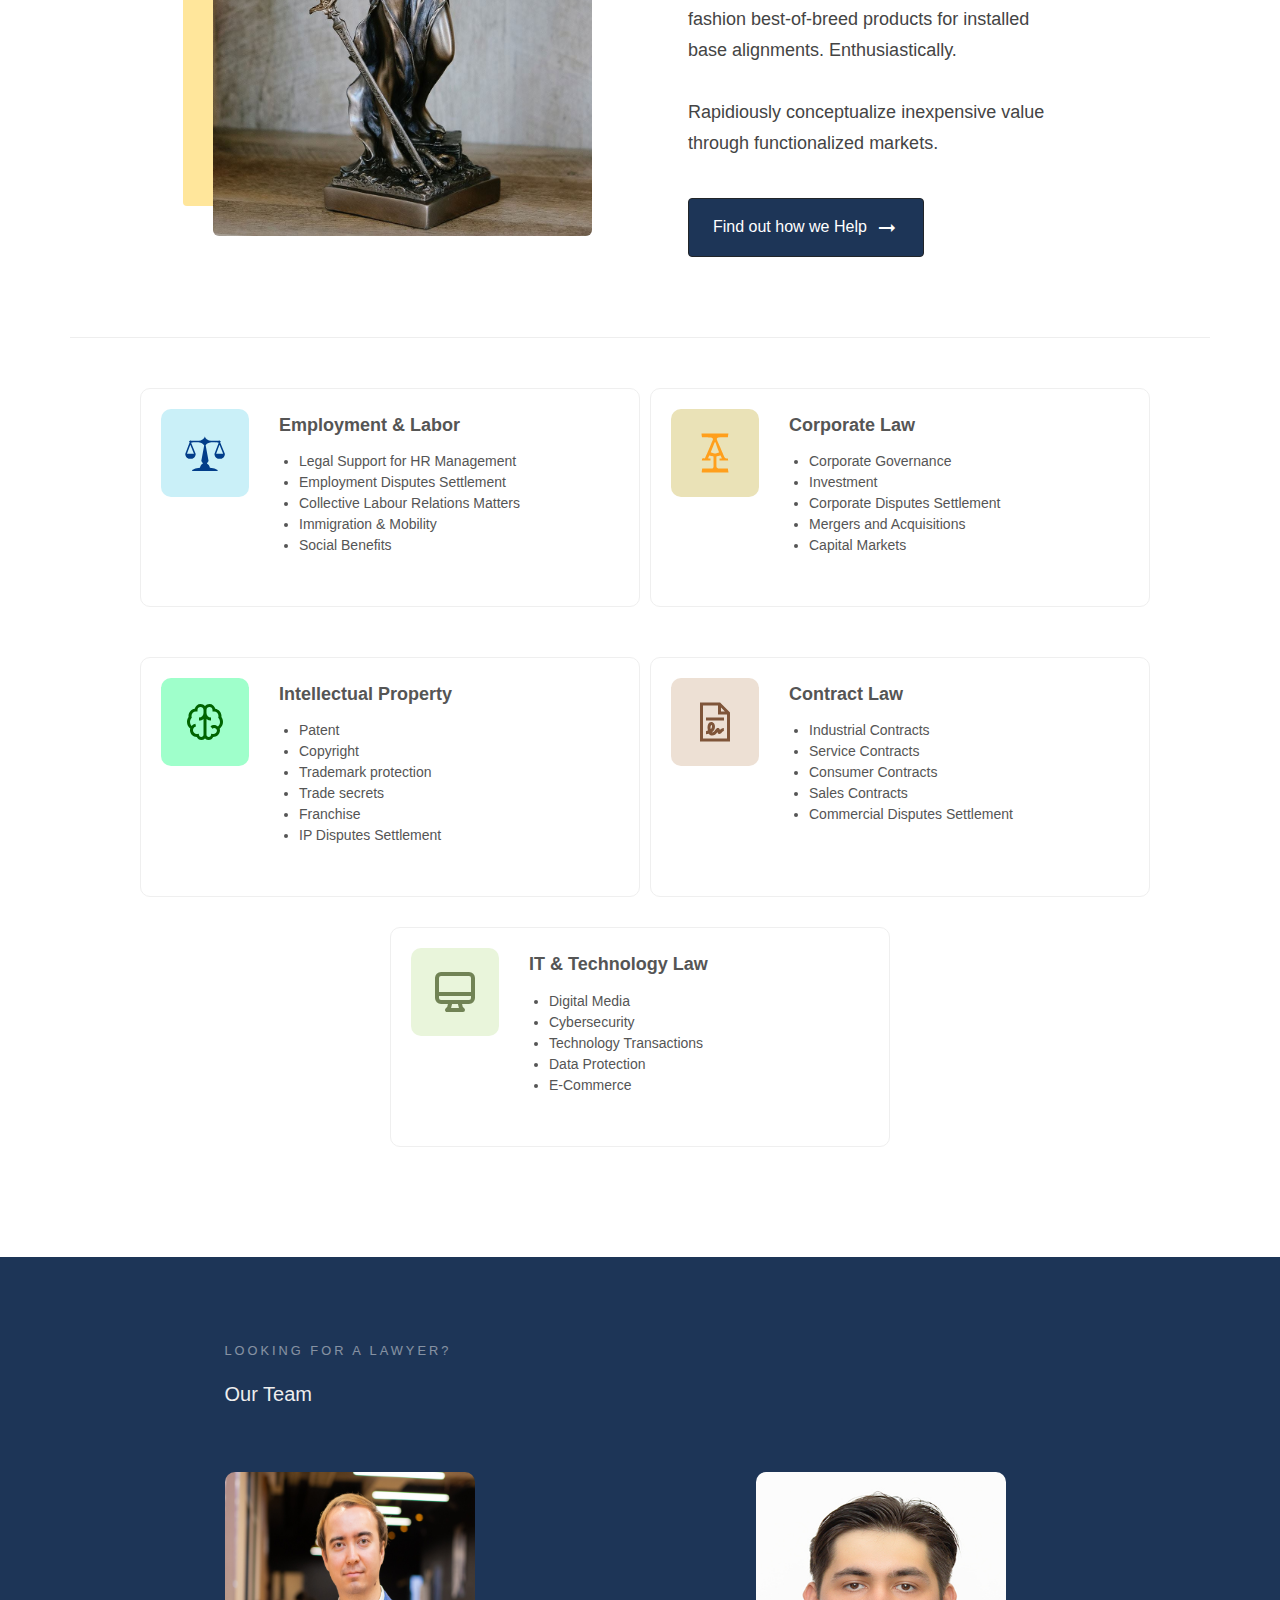
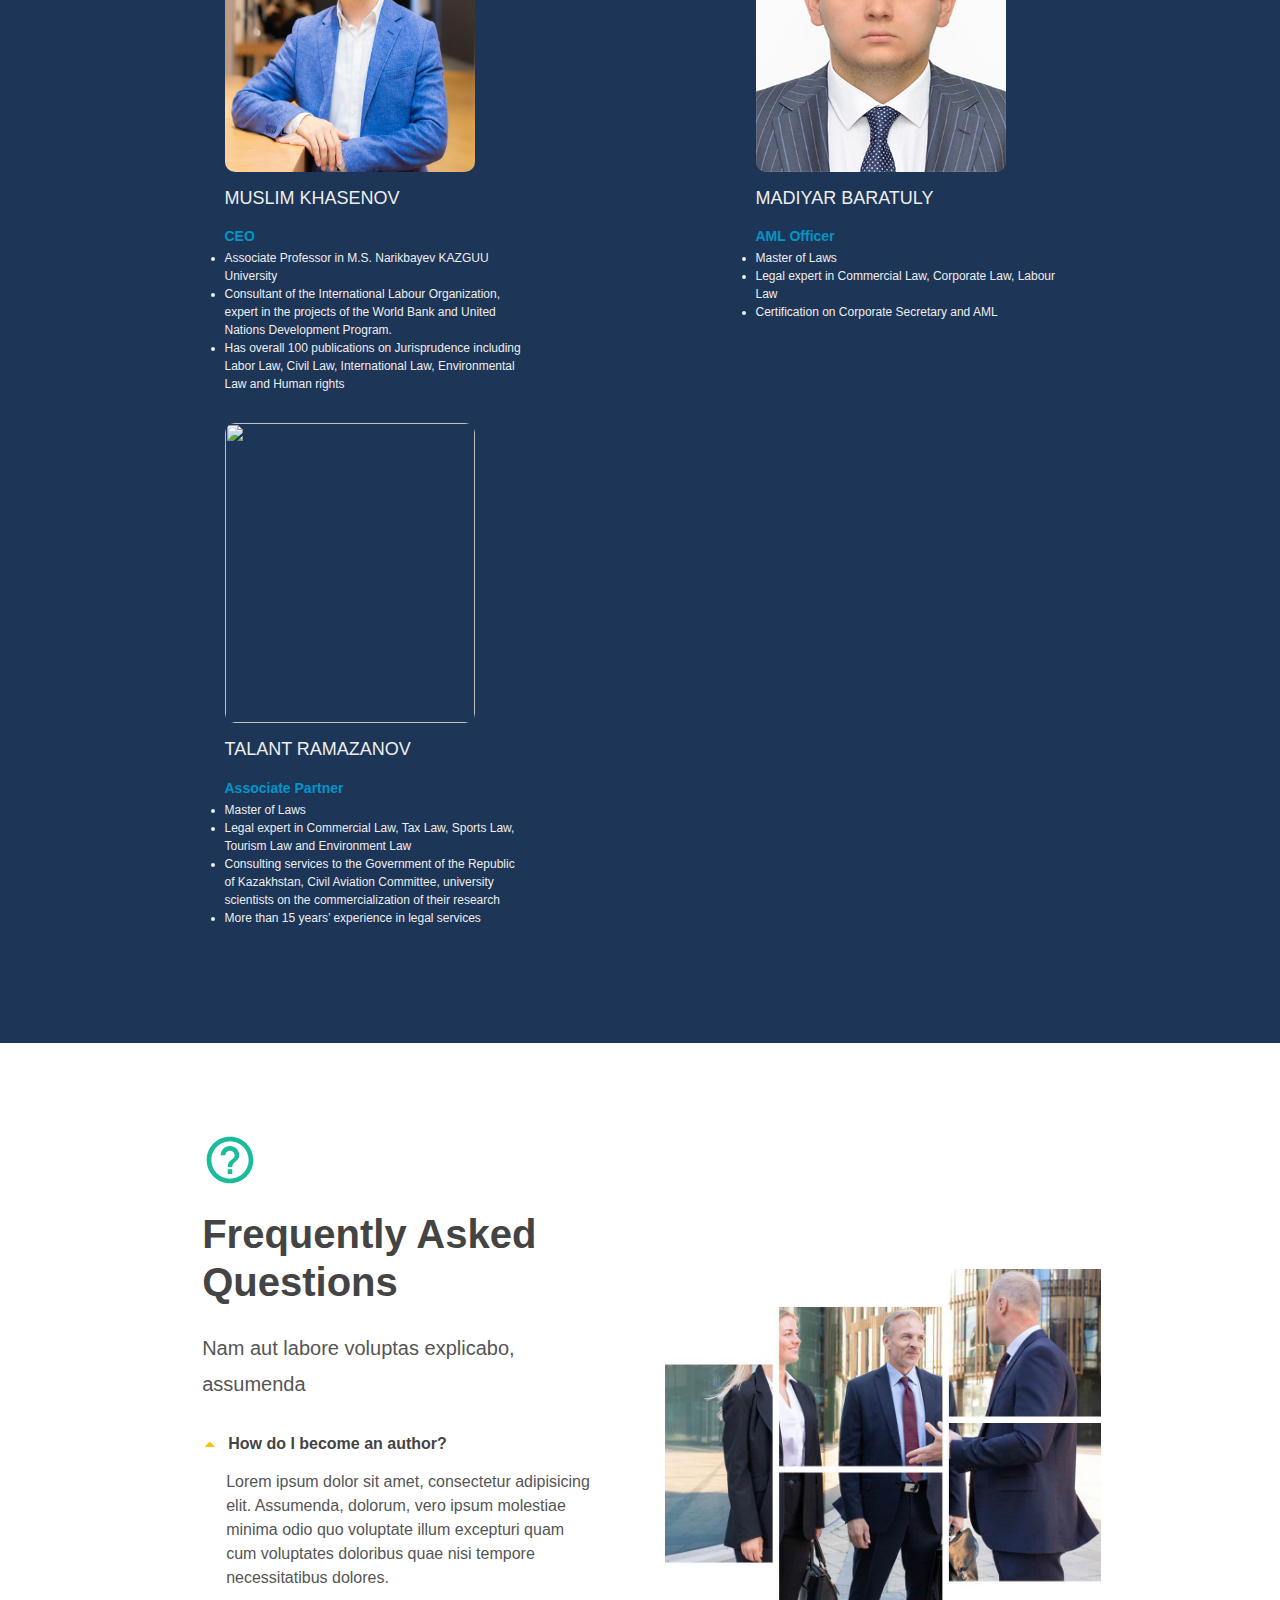
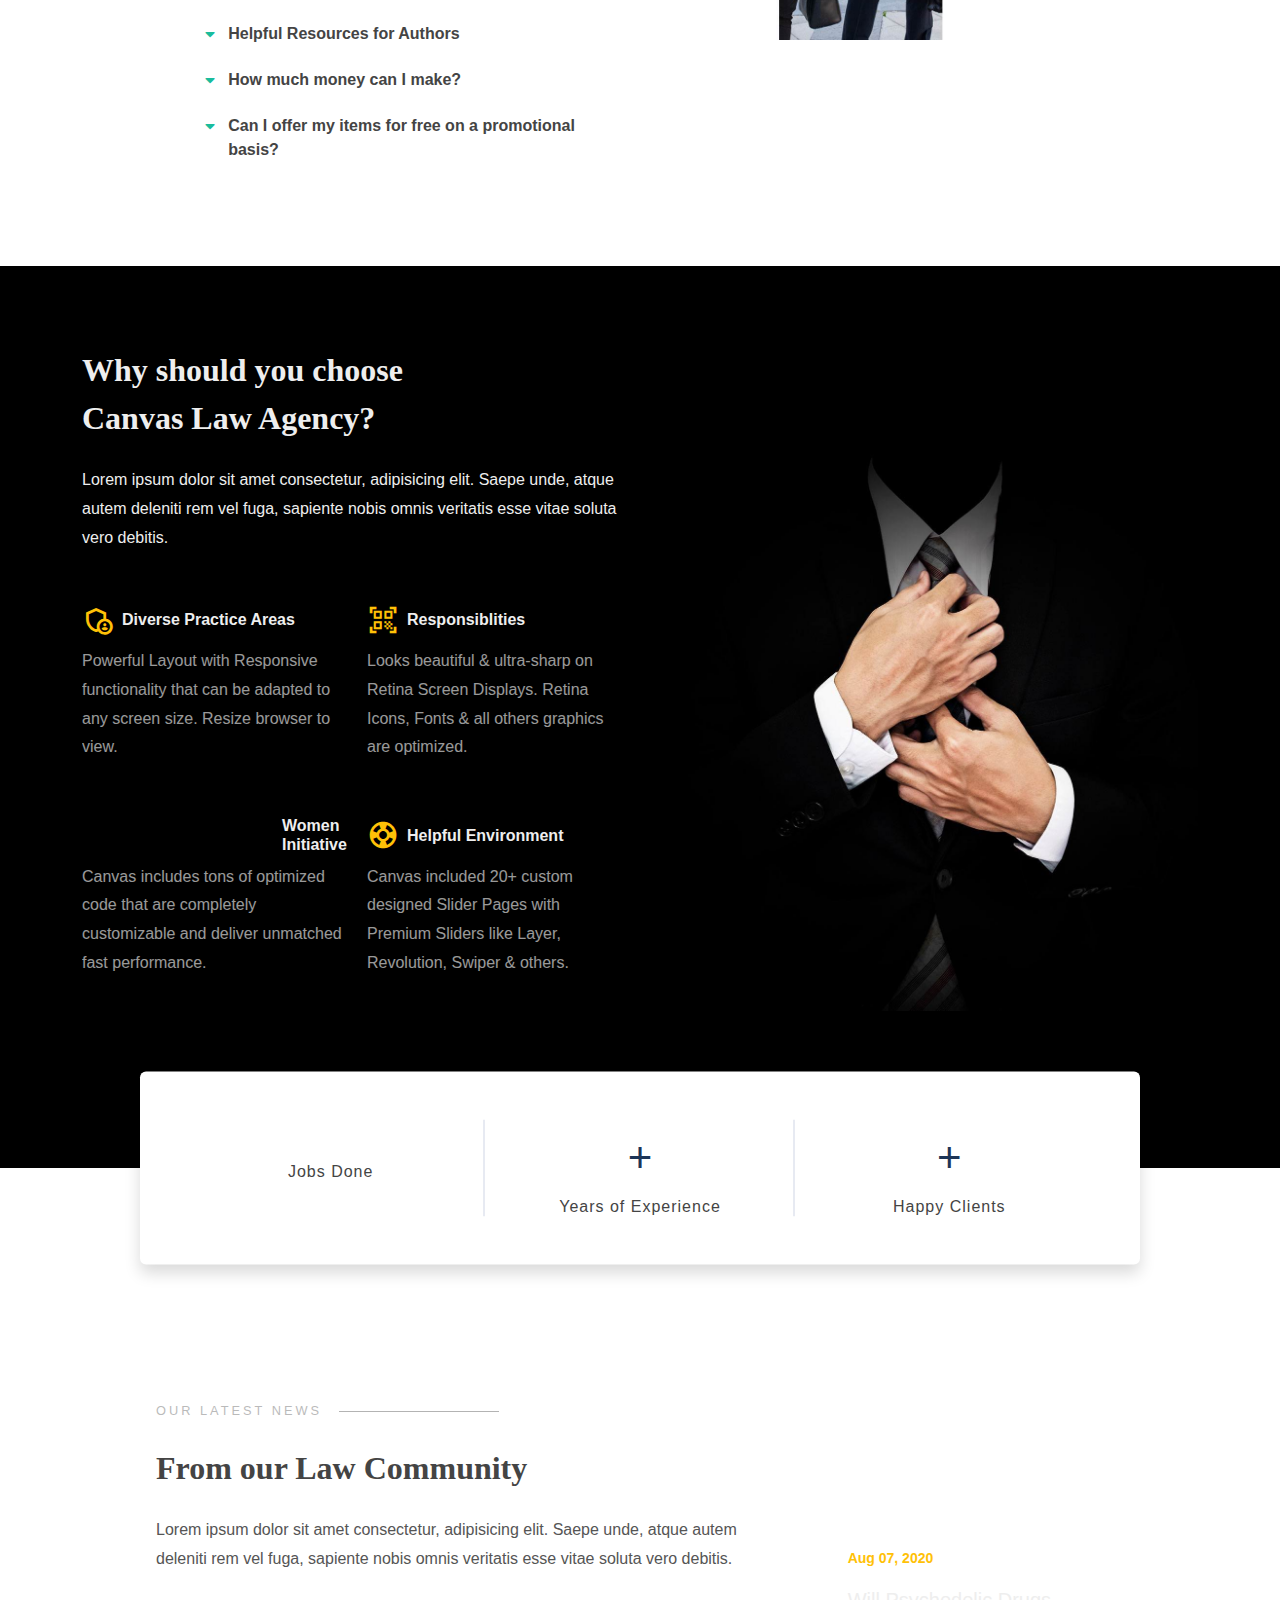
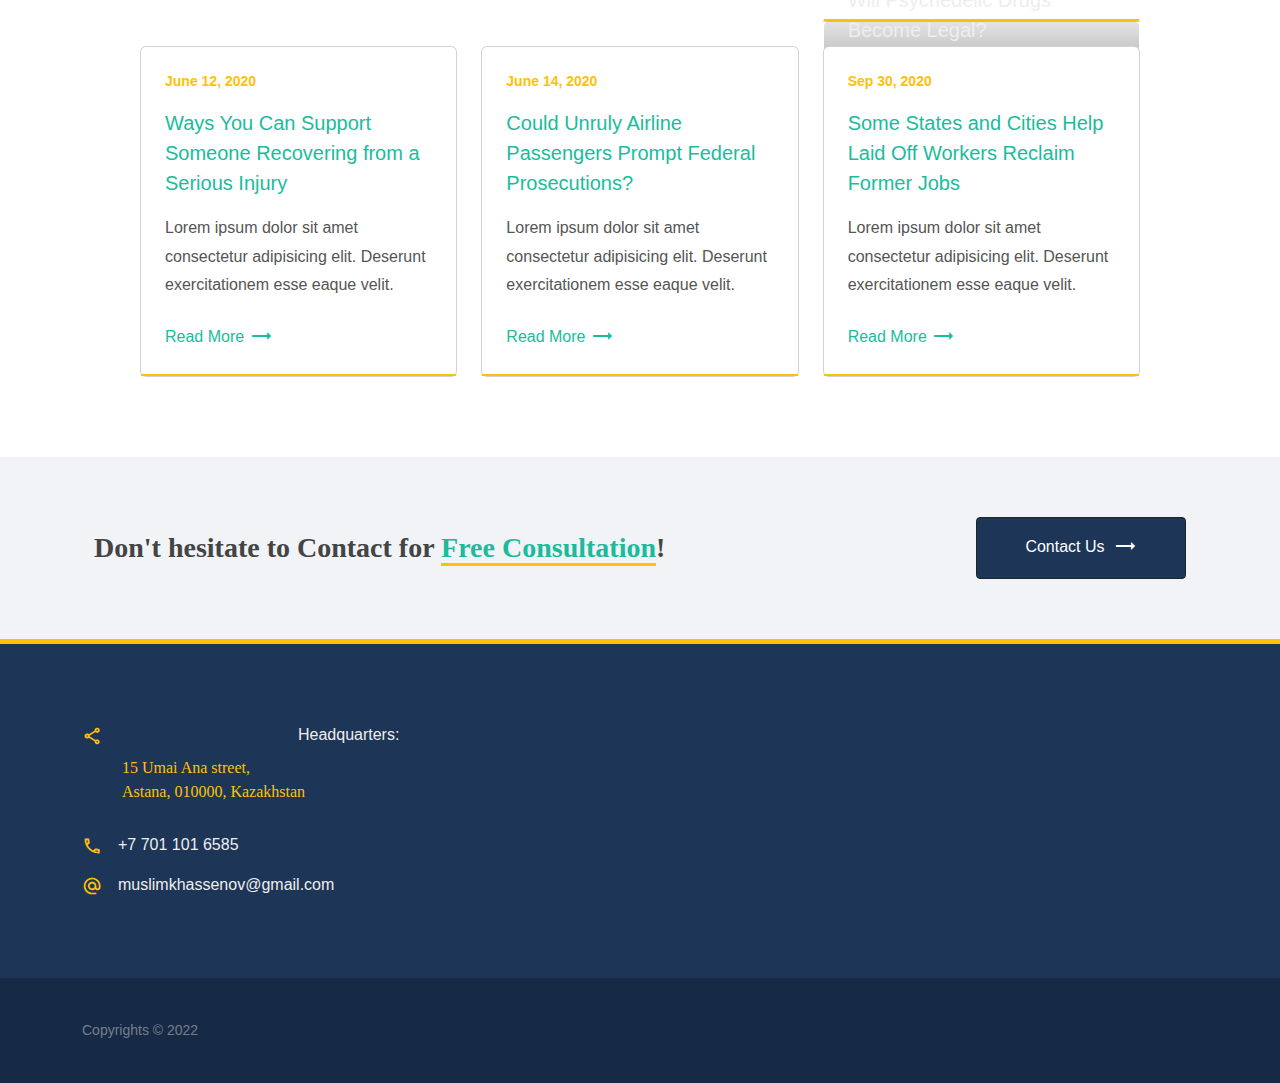
==== commit a70e74d5: "init" ====
--- a/demo-law-firm.html
+++ b/demo-law-firm.html
@@ -2,662 +2,915 @@
 <html dir="ltr" lang="en-US">
 <head>
 
-	<meta http-equiv="content-type" content="text/html; charset=utf-8" />
-	<meta name="author" content="SemiColonWeb" />
-
-	<!-- Stylesheets
-	============================================= -->
-	<link rel="preconnect" href="https://fonts.googleapis.com">
-	<link rel="preconnect" href="https://fonts.gstatic.com" crossorigin>
-	<link href="https://fonts.googleapis.com/css2?family=Manrope:wght@300;400;500;600;700&family=Merriweather:wght@400;700&family=Material+Icons+Outlined&family=Material+Icons+Two+Tone&display=swap" rel="stylesheet">
-
-	<link rel="stylesheet" href="css/bootstrap.css" type="text/css" />
-	<link rel="stylesheet" href="css/style.css" type="text/css" />
-
-	<link rel="stylesheet" href="css/dark.css" type="text/css" />
-	<link rel="stylesheet" href="css/font-icons.css" type="text/css" />
-	<link rel="stylesheet" href="css/animate.css" type="text/css" />
-	<link rel="stylesheet" href="css/magnific-popup.css" type="text/css" />
-
-	<!-- law-firm Demo Specific Stylesheet -->
-	<link rel="stylesheet" href="css/law-firm.css" type="text/css" /> <!-- law-firm Custom Css -->
-	<link rel="stylesheet" href="css/fonts.css" type="text/css" /> <!-- law-firm Custom Fonts -->
-	<!-- / -->
-
-	<link rel="stylesheet" href="css/custom.css" type="text/css" />
-	<meta name="viewport" content="width=device-width, initial-scale=1" />
-
-	<link rel="stylesheet" href="css/colors.php?color=0F317E" type="text/css" />
-
-	<!-- Document Title
-	============================================= -->
-	<title>Law Firm | Canvas</title>
+    <meta http-equiv="content-type" content="text/html; charset=utf-8"/>
+    <meta name="author" content="SemiColonWeb"/>
+
+    <!-- Stylesheets
+    ============================================= -->
+    <link rel="preconnect" href="https://fonts.googleapis.com">
+    <link rel="preconnect" href="https://fonts.gstatic.com" crossorigin>
+    <link href="https://fonts.googleapis.com/css2?family=Manrope:wght@300;400;500;600;700&family=Merriweather:wght@400;700&family=Material+Icons+Outlined&family=Material+Icons+Two+Tone&display=swap"
+          rel="stylesheet">
+
+    <link rel="stylesheet" href="css/bootstrap.css" type="text/css"/>
+    <link rel="stylesheet" href="css/style.css" type="text/css"/>
+
+    <link rel="stylesheet" href="css/dark.css" type="text/css"/>
+    <link rel="stylesheet" href="css/font-icons.css" type="text/css"/>
+    <link rel="stylesheet" href="css/animate.css" type="text/css"/>
+    <link rel="stylesheet" href="css/magnific-popup.css" type="text/css"/>
+
+    <!-- law-firm Demo Specific Stylesheet -->
+    <link rel="stylesheet" href="css/law-firm.css" type="text/css"/> <!-- law-firm Custom Css -->
+    <link rel="stylesheet" href="css/fonts.css" type="text/css"/> <!-- law-firm Custom Fonts -->
+    <!-- / -->
+
+    <link rel="stylesheet" href="css/custom.css" type="text/css"/>
+    <meta name="viewport" content="width=device-width, initial-scale=1"/>
+
+    <link rel="stylesheet" href="css/colors.php?color=0F317E" type="text/css"/>
+
+    <!-- Document Title
+    ============================================= -->
+    <title>Law Firm | Canvas</title>
 
 </head>
 
 <body class="stretched">
 
-	<!-- Document Wrapper
-	============================================= -->
-	<div id="wrapper" class="clearfix">
-
-		<!-- Header
-		============================================= -->
-		<header id="header" class="transparent-header dark">
-			<div id="header-wrap">
-				<div class="container">
-					<div class="header-row align-items-lg-start justify-content-between py-lg-4">
-
-						<!-- Logo
-						============================================= -->
-						<div id="logo" class="col-xl-2 col-md-3 col-6 align-items-lg-start py-1">
-							<a href="index.html" class="standard-logo"><img src="images/logo.png" alt="Canvas Logo"></a>
-							<a href="index.html" class="retina-logo"><img src="images/logo.png" alt="Canvas Logo"></a>
-						</div><!-- #logo end -->
-
-						<!-- Primary Menu In Large Screen
-						============================================= -->
-						<div class="col-auto d-none d-lg-flex py-2">
-							<div class="row gx-5 large-device-menu-wrap">
-								<div class="col-auto large-device-menu">
-<!--									<a class="text-white op-09 h-op-1" href="#"><div>Who We Are?</div></a>-->
-<!--									<a class="text-white op-09 h-op-1" href="#"><div>Recent Cases</div></a>-->
-<!--									<a class="text-white op-09 h-op-1" href="#"><div>Our Lawyers</div></a>-->
-								</div>
-								<div class="col-auto large-device-menu">
-<!--									<a class="text-white op-09 h-op-1" href="#"><div>News &amp; Blog</div></a>-->
-<!--									<a class="text-white op-09 h-op-1" href="#"><div>Contact Us</div></a>-->
-								</div>
-								<div class="col-auto">
-									<a href="#" data-scrollto="#section-contact" data-easing="easeInOutExpo" data-speed="1250" data-offset="88" class="btn px-3 py-2 btn-dark h-bg-light h-text-dark d-inline-block op-09 h-op-1" style="background-color: rgba(255,255,255,0.2)">Free Consultation</a>
-								</div>
+<!-- Document Wrapper
+============================================= -->
+<div id="wrapper" class="clearfix">
+
+    <!-- Header
+    ============================================= -->
+    <header id="header" class="transparent-header dark">
+        <div id="header-wrap">
+            <div class="container">
+                <div class="header-row align-items-lg-start justify-content-between py-lg-4">
+
+                    <!-- Logo
+                    ============================================= -->
+                    <div id="logo" class="col-xl-2 col-md-3 col-6 align-items-lg-start py-1">
+                        <a href="index.html" class="standard-logo"><img src="images/logo.png" alt="Canvas Logo"></a>
+                        <a href="index.html" class="retina-logo"><img src="images/logo.png" alt="Canvas Logo"></a>
+                    </div><!-- #logo end -->
+
+                    <!-- Primary Menu In Large Screen
+                    ============================================= -->
+                    <div class="col-auto d-none d-lg-flex py-2">
+                        <div class="row gx-5 large-device-menu-wrap" style="display: flex; align-items: center">
+                            <div class="col-auto large-device-menu" style="display: flex; margin-top: 10px">
+                                <a class="text-white op-09 h-op-1" style="margin-right: 10px" href="#">
+                                    <div>About Us</div>
+                                </a>
+                                <a class="text-white op-09 h-op-1" style="margin-right: 10px" href="#">
+                                    <div>Our Team</div>
+                                </a>
+                                <a class="text-white op-09 h-op-1" style="margin-right: 10px" href="#">
+                                    <div>Our Services</div>
+                                </a>
+                                <a class="text-white op-09 h-op-1" style="margin-right: 10px" href="#">
+                                    <div>Contacts</div>
+                                </a>
+                            </div>
+                            <div class="col-auto">
+                                <a href="#" data-scrollto="#section-contact" data-easing="easeInOutExpo"
+                                   data-speed="1250" data-offset="88"
+                                   class="btn px-3 py-2 btn-dark h-bg-light h-text-dark d-inline-block op-09 h-op-1"
+                                   style="background-color: rgba(255,255,255,0.2)">Free Consultation</a>
+                            </div>
+                        </div>
+                    </div>
+
+                    <!-- Primary Menu Trigger for Devices
+                    ============================================= -->
+                    <div id="primary-menu-trigger">
+                        <svg class="svg-trigger" viewBox="0 0 100 100">
+                            <path d="m 30,33 h 40 c 3.722839,0 7.5,3.126468 7.5,8.578427 0,5.451959 -2.727029,8.421573 -7.5,8.421573 h -20"></path>
+                            <path d="m 30,50 h 40"></path>
+                            <path d="m 70,67 h -40 c 0,0 -7.5,-0.802118 -7.5,-8.365747 0,-7.563629 7.5,-8.634253 7.5,-8.634253 h 20"></path>
+                        </svg>
+                    </div>
+
+                    <!-- Primary Menu In Mobile
+                    ============================================= -->
+                    <nav class="primary-menu d-block d-lg-none">
+
+                        <ul class="menu-container">
+                            <li class="menu-item"><a class="menu-link h-text-warning" href="#">
+                                <div>Who We Are?</div>
+                            </a></li>
+                            <li class="menu-item"><a class="menu-link h-text-warning" href="#">
+                                <div>Recent Cases</div>
+                            </a></li>
+                            <li class="menu-item"><a class="menu-link h-text-warning" href="#">
+                                <div>Our Lawyers</div>
+                            </a></li>
+                            <li class="menu-item"><a class="menu-link h-text-warning" href="#">
+                                <div>News &amp; Blog</div>
+                            </a></li>
+                            <li class="menu-item"><a class="menu-link h-text-warning" href="#">
+                                <div>Contact Us</div>
+                            </a></li>
+                            <li class="menu-item"><a class="menu-link text-warning" href="#">
+                                <div>Free Consultation</div>
+                            </a></li>
+                        </ul>
+
+                    </nav><!-- #primary-menu end -->
+                </div>
+            </div>
+        </div>
+        <div class="header-wrap-clone"></div>
+    </header><!-- #header end -->
+
+    <!-- Hero
+    ============================================= -->
+    <section id="slider" class="slider-element dark min-vh-md-100 min-vh-75 include-header">
+        <div class="slider-inner"
+             style="background-image: linear-gradient(to bottom, rgba(0,0,0,.5), rgba(0,0,0,.3)), url('images/hero.jpg');background-position: 50% 0;">
+            <div class="container">
+
+                <div class="vertical-middle">
+                    <div class="row mt-6">
+                        <div class="col-md-6">
+                            <div class="before-title text-border-right position-relative text-uppercase ls3 text-smaller overflow-hidden mb-4 op-04 b-w-50">
+                                Team Of Law Agency
+                            </div>
+                            <h2 class="display-4 fw-bold">The Best Legal Advice you can get.</h2>
+                        </div>
+                    </div>
+                </div>
+
+            </div>
+        </div>
+    </section>
+
+    <!-- Content
+    ============================================= -->
+    <section id="content">
+        <div class="content-wrap overflow-visible py-0">
+
+            <div class="container">
+
+                <div class="service-feature w-100 mb-4 mt-5 mt-lg-0">
+
+                    <div class="row justify-content-center gx-3">
+
+                        <div class="col-lg-3 mb-4 mb-lg-0">
+                            <div class="grid-inner shadow-sm h-shadow bg-white p-5 overflow-hidden rounded-5 text-center shadow-ts">
+                                <div class="f-b-desc">
+                                    <i class="material-icons-outlined display-5 color mb-3">gavel</i>
+                                    <h3 class="h5 mb-0 fw-bold">Why Choose Us?</h3>
+                                </div>
+                                <a href="#" class="more-link fst-normal color">View Details</a>
+                            </div>
+                        </div>
+
+                        <div class="col-lg-3 mb-4 mb-lg-0">
+                            <div class="grid-inner shadow-sm h-shadow bg-white p-5 overflow-hidden rounded-5 text-center shadow-ts">
+                                <div class="f-b-desc">
+                                    <i class="material-icons-outlined display-5 color mb-3">outlined_flag</i>
+                                    <h3 class="h5 mb-0 fw-bold">Our Mission</h3>
+                                </div>
+                                <a href="#" class="more-link fst-normal color">Learn More</a>
+                            </div>
+                        </div>
+
+                        <div class="col-lg-3">
+                            <div class="grid-inner shadow-sm h-shadow bg-white p-5 overflow-hidden rounded-5 text-center shadow-ts">
+                                <div class="f-b-desc">
+                                    <i class="material-icons-outlined display-5 color mb-3">date_range</i>
+                                    <h3 class="h5 mb-0 fw-bold">Contact Us</h3>
+                                </div>
+                                <a href="#" class="more-link fst-normal color">Get in Touch</a>
+                            </div>
+                        </div>
+
+                    </div>
+                </div>
+
+                <div class="clear"></div>
+
+                <div class="row align-items-center justify-content-center mt-6 mt-lg-0 bottommargin-sm">
+                    <div class="col-lg-5 col-10 px-5">
+                        <div class="lady-justice-img position-relative">
+                            <img src="images/lady-justice.jpg" alt="Image" class="rounded">
+                        </div>
+                    </div>
+                    <div class="col-lg-5 p-5">
+                        <i class="material-icons-outlined display-4 color mb-3">verified</i>
+                        <h2 class="h1 fw-bold lh-sm">Our Purpose is Community Safety</h2>
+                        <h4 class="mt-4 fw-normal lh-base" style="line-height: 1.75 !important;">Rapidiously
+                            conceptualize inexpensive value through functionalized markets. Enthusiastically integrate
+                            distinctive web services vis-a-vis end-to-end ROI. Assertively fashion best-of-breed
+                            products for installed base alignments. Enthusiastically.</h4>
+
+                        <h4 class="mt-4 fw-normal lh-base" style="line-height: 1.75 !important;">Rapidiously
+                            conceptualize inexpensive value through functionalized markets.</h4>
+                        <a href="#" class="btn py-3 px-4 mt-2 rounded-1 btn-dark bg-color h-op-09">Find out how we Help
+                            <i class="material-icons-outlined align-middle mb-0 ms-1">arrow_right_alt</i></a>
+                    </div>
+                </div>
+
+            </div>
+
+            <div class="clear"></div>
+
+            <div class="container field-section" style="flex-wrap: wrap; justify-content:center; border-top: 1px solid #eee">
+                <div class="field-section" style="display: flex">
+                    <div class="field-card" style="display: flex; align-items: flex-start">
+                        <div class="icon" style="background-color: #caf0f8">
+                            <svg class="ov-icon" aria-hidden="true" viewBox="-35.84 -35.84 583.68 583.68" fill="#222F3D"
+                                 style="font-size: 2.88em; fill: #023e8a">
+                                <path d="M254.47 53.094s-4.808 37.12-49.5 49.5c-44.695 12.38-129.282 0-129.282 0L61.343 115.78l8.187 9.157-1.093 2.876-51.843 137.312L16 266.72v1.717c0 18.897 8.253 34.243 20.344 44 12.09 9.758 27.563 14.31 42.937 14.313 15.376.003 30.878-4.556 42.97-14.313 12.092-9.756 20.344-25.094 20.344-44v-1.843l-.688-1.688L86.97 130.28c23.946-3.003 80.866-8.54 115.5 1.532 23.064 6.71 36.151 20.345 43.436 31.97L210.78 354.468l21.407 30.31c-17.75 7.75-32.593 24.84-37.562 51.345-56.076 6.195-95.47 20.74-95.47 37.688h311.876c0-16.947-39.392-31.493-95.467-37.688-4.91-26.6-19.57-44.112-37.188-51.906l21-29.75L264 162.28c7.457-11.275 20.388-24.045 42.47-30.468 34.955-10.167 92.615-4.42 116.155-1.437l-50.875 134.75-.625 1.594v1.717c0 18.897 8.253 34.243 20.344 44 12.09 9.758 27.593 14.31 42.967 14.313 15.375.003 30.877-4.556 42.97-14.313 12.09-9.756 20.343-25.094 20.343-44v-1.843l-.688-1.688L441 127.562l-.938-2.28 8.782-8.438-15.594-14.25s-84.556 12.38-129.25 0-49.53-49.5-49.53-49.5zM77.53 156.656l44.22 108.375H36.594L77.53 156.657zm355.158 0l44.218 108.375H391.72l40.967-108.374z"></path>
+                            </svg>
+                        </div>
+                        <div class="field-text">
+                            <p class="field-title">Employment & Labor</p>
+                            <div class="field-content">
+                            <ul>
+                                <li>Legal Support for HR Management</li>
+                                <li>Employment Disputes Settlement</li>
+                                <li>Collective Labour Relations Matters</li>
+                                <li>Immigration & Mobility</li>
+                                <li>Social Benefits</li>
+                            </ul>
+                            </div>
+                        </div>
+                    </div>
+                    <div class="field-card">
+                        <div class="icon" style="background-color: #eae2b7">
+                            <svg class="ov-icon" aria-hidden="true" viewBox="0 0 32 32" fill="#222F3D"
+                                 style="font-size: 2.88em; fill: #ff9f1c">
+                                <path d="M7.248 3c-.188 0-.276.057-.24.27.115.67-.042.04.334 2.298 3.307 0 3.745.047 5.31.026.642-.01 1.93.179 1.967 1.123.021.579-.057.572-1.701 4.435-2.807 6.59-2.646 6.108-3.512 8.174-.088.208-.185.264-.394.264-.443-.01-.888-.014-1.326.006-.1.005-.272.09-.288.162-.077.405-.113.813-.164 1.242H13v-1.38c-.36 0-1.552.02-1.646-.147.276-.624.542-1.24.818-1.864.85.203 1.78.396 2.6.594.176.046.24.153.24.346-.005 2.178.004 4.36.01 6.539 0 .518-.288.97-.778 1.174-.339.137-.288.172-6.45.12-.275 0-.37.104-.396.347-.078.655-.15 1.313-.26 1.968-.041.254.068.29.276.29 9.557.03-1.603 0 17.584 0-.13-.762-.23-1.491-.344-2.217-.062-.392-.067-.387-.5-.387-5.206.01-6.03-.123-6.078-.133-.642-.086-1.075-.534-1.096-1.174-.005-.08-.01-3.634-.052-6.553-.005-.239.083-.324.308-.38.652-.152 1.5-.31 2.147-.493.224-.066.354-.01.437.178.235.523.46 1.045.69 1.568.083.188.004.223-.178.223-.522-.01-.788-.004-1.33-.004v1.371h5.797c-.073-.482-.141-.92-.21-1.396-.364 0-.72.02-1.064-.004-1.179-.081-.955-.225-4.382-8.053-.46-1.02-1.456-3.151-1.905-4.527-.229-.711.288-1.289.987-1.35.97-.086 1.955-.08 2.931-.101 1.075-.02 2.15-.02 3.225-.026.162 0 .21-.071.224-.218.063-.497.141-.99.21-1.483l.124-.816L7.248 3zm8.576 5.838c.391.122.412-.041.49 0 .485 1.142.944 3.051 1.409 4.203.344.848.679 1.701 1.029 2.584-.065.04-.133.075-.203.107-.683.198-1.379.381-2.057.594-.312.106-.65.106-.96 0-.695-.213-1.388-.416-2.08-.635a2.412 2.412 0 01-.304-.146l2.676-6.707z"></path>
+                            </svg>
+                        </div>
+                        <div class="field-text">
+                            <p class="field-title">Corporate Law</p>
+                            <div class="field-content">
+								<ul>
+									<li>Corporate Governance</li>
+									<li>Investment</li>
+									<li>Corporate Disputes Settlement</li>
+									<li>Mergers and Acquisitions</li>
+									<li>Capital Markets</li>
+								</ul>
 							</div>
-						</div>
-
-						<!-- Primary Menu Trigger for Devices
-						============================================= -->
-						<div id="primary-menu-trigger">
-							<svg class="svg-trigger" viewBox="0 0 100 100"><path d="m 30,33 h 40 c 3.722839,0 7.5,3.126468 7.5,8.578427 0,5.451959 -2.727029,8.421573 -7.5,8.421573 h -20"></path><path d="m 30,50 h 40"></path><path d="m 70,67 h -40 c 0,0 -7.5,-0.802118 -7.5,-8.365747 0,-7.563629 7.5,-8.634253 7.5,-8.634253 h 20"></path></svg>
-						</div>
-
-						<!-- Primary Menu In Mobile
-						============================================= -->
-						<nav class="primary-menu d-block d-lg-none">
-
-							<ul class="menu-container">
-								<li class="menu-item"><a class="menu-link h-text-warning" href="#"><div>Who We Are?</div></a></li>
-								<li class="menu-item"><a class="menu-link h-text-warning" href="#"><div>Recent Cases</div></a></li>
-								<li class="menu-item"><a class="menu-link h-text-warning" href="#"><div>Our Lawyers</div></a></li>
-								<li class="menu-item"><a class="menu-link h-text-warning" href="#"><div>News &amp; Blog</div></a></li>
-								<li class="menu-item"><a class="menu-link h-text-warning" href="#"><div>Contact Us</div></a></li>
-								<li class="menu-item"><a class="menu-link text-warning" href="#"><div>Free Consultation</div></a></li>
+                        </div>
+                    </div>
+                </div>
+                <div class="field-section" style="display: flex">
+                    <div class="field-card" style="display: flex">
+                        <div class="icon" style="background-color: #9fffcb">
+                            <svg class="ov-icon" aria-hidden="true" viewBox="0 0 32 32" fill="#222F3D"
+                                 style="font-size: 2.88em; fill: #006400">
+                                <path d="M13 4c-1.91 0-3.457 1.387-3.844 3.188C6.824 7.604 5 9.55 5 12c0 .246.027.465.063.688C4.418 13.636 4 14.753 4 16c0 1.797.895 3.309 2.156 4.406-.09.356-.156.711-.156 1.094 0 2.473 2.027 4.5 4.5 4.5h.063c.582 1.129 1.59 2 2.937 2a3.49 3.49 0 002.5-1.063A3.49 3.49 0 0018.5 28c1.348 0 2.355-.871 2.938-2h.062c2.348 0 4.273-1.828 4.469-4.125H26c0-.063-.027-.125-.031-.188.004-.062.031-.125.031-.187 0-.371-.133-.688-.219-1.031C27.078 19.367 28 17.829 28 16c0-1.246-.418-2.363-1.063-3.313.036-.222.063-.44.063-.687 0-2.45-1.824-4.395-4.156-4.813C22.457 5.388 20.91 4 19 4c-1.2 0-2.266.559-3 1.406C15.266 4.56 14.2 4 13 4zm0 2c1.117 0 2 .883 2 2v2c0 1.668-1.332 3-3 3v2c1.133 0 2.16-.39 3-1.031V24.5c0 .84-.66 1.5-1.5 1.5a1.47 1.47 0 01-1.469-1.219l-.187-.968-.969.156A2.487 2.487 0 018 21.5c0-.309.05-.598.156-.875.008-.023.024-.04.031-.063.31-.769.981-1.332 1.813-1.5l-.406-1.968A4.452 4.452 0 007 18.656 3.958 3.958 0 016 16a3.9 3.9 0 01.875-2.469l.313-.375-.094-.5A2.858 2.858 0 017 12c0-1.668 1.332-3 3-3h1V8c0-1.117.883-2 2-2zm6 0c1.117 0 2 .883 2 2v1h1c1.668 0 3 1.332 3 3 0 .215-.04.422-.094.656l-.093.5.312.375A3.9 3.9 0 0126 16c0 1.2-.512 2.27-1.344 3-.683-.605-1.554-1-2.531-1-.945 0-1.797.336-2.469.906l1.282 1.532A1.806 1.806 0 0122.125 20c.965 0 1.734.723 1.844 1.656C23.887 22.973 22.836 24 21.5 24c-.09 0-.2-.004-.375-.031l-.969-.157-.187.97A1.47 1.47 0 0118.5 26c-.84 0-1.5-.66-1.5-1.5V13.969A4.915 4.915 0 0020 15v-2c-1.668 0-3-1.332-3-3V8c0-1.117.883-2 2-2z"></path>
+                            </svg>
+                        </div>
+                        <div class="field-text">
+                            <p class="field-title">Intellectual Property</p>
+                            <div class="field-content">
+								<ul>
+								<li>Patent</li>
+								<li>Copyright</li>
+								<li>Trademark protection</li>
+								<li>Trade secrets</li>
+								<li>Franchise</li>
+								<li>IP Disputes Settlement</li>
+								</ul>
+							</div>
+                        </div>
+                    </div>
+                    <div style="display: flex" class="field-card">
+                        <div class="icon" style="background-color: #ede0d4">
+                            <svg class="ov-icon" aria-hidden="true" viewBox="0 0 32 32" fill="#222F3D"
+                                 style="font-size: 2.88em; fill: #7f5539">
+                                <path d="M6 3v26h20V9.6l-.3-.3-6-6-.3-.3H6zm2 2h10v6h6v16H8V5zm12 1.4L22.6 9H20V6.4zM10 13v2h12v-2H10zm3.5 3c-.9 0-1.6.6-2 1.3-.4.7-.5 1.6-.5 2.6 0 .6.2 1.2.3 1.8-.4.1-.8.4-1.3.4v2c.7 0 1.4-.1 2-.3.1.2.1.3.3.5.4.4 1 .7 1.7.7 1.6 0 2.6-1.1 3.3-1.9.1-.2.2-.3.3-.4 0 .1 0 .2.1.3.1.2.2.4.4.6.2.2.6.4.9.4.6 0 1-.4 1.2-.6.2-.2.4-.5.6-.7.4-.4.7-.7 1.1-.7v-2c-1.2 0-2.1.7-2.6 1.3 0-.1 0-.2-.1-.3-.1-.2-.2-.4-.4-.7-.2-.3-.5-.3-.8-.3-.8 0-1.1.5-1.4.8-.3.3-.6.7-.8 1.1-.6.7-1 1.1-1.8 1.1-.1 0-.1-.1-.2-.1.1 0 .1-.1.2-.1 1.1-.9 2-2.1 2-3.7 0-.8-.2-1.5-.6-2.1-.4-.6-1.1-1-1.9-1zm-.1 2c.3 0 .3 0 .4.2.1.2.2.5.2 1 0 .6-.3 1.2-.8 1.7 0-.3-.2-.7-.2-.9 0-.8.1-1.4.3-1.7.1-.2.1-.3.1-.3z"></path>
+                            </svg>
+                        </div>
+                        <div class="field-text">
+                            <p class="field-title">Contract Law</p>
+                            <div class="field-content">
+								<ul>
+							<li>Industrial Contracts</li>
+							<li>Service Contracts</li>
+							<li>Consumer Contracts</li>
+							<li>Sales Contracts</li>
+							<li>Commercial Disputes Settlement</li>
+						</ul>
+							</div>
+                        </div>
+                    </div>
+                </div>
+                <div style="display: flex; justify-content: center">
+                    <div class="field-card" style="display: flex; margin: 10px 20px">
+                        <div class="icon" style="background-color: #e9f5db">
+                            <svg class="ov-icon" aria-hidden="true" viewBox="0 0 24 24" fill="none"
+                                 style="font-size: 2.88em;" stroke="#718355" stroke-width="2">
+                                <path stroke-linecap="round" stroke-linejoin="round"
+                                      d="M9.75 17L9 20l-1 1h8l-1-1-.75-3M3 13h18M5 17h14a2 2 0 002-2V5a2 2 0 00-2-2H5a2 2 0 00-2 2v10a2 2 0 002 2z"></path>
+                            </svg>
+                        </div>
+                        <div class="field-text">
+                            <p class="field-title">IT & Technology Law</p>
+                            <div class="field-content">
+							<ul>
+								<li>Digital Media</li>
+								<li>Cybersecurity</li>
+								<li>Technology Transactions</li>
+								<li>Data Protection</li>
+								<li>E-Commerce</li>
 							</ul>
-
-						</nav><!-- #primary-menu end -->
-					</div>
-				</div>
-			</div>
-			<div class="header-wrap-clone"></div>
-		</header><!-- #header end -->
-
-		<!-- Hero
-		============================================= -->
-		<section id="slider" class="slider-element dark min-vh-md-100 min-vh-75 include-header">
-			<div class="slider-inner" style="background-image: linear-gradient(to bottom, rgba(0,0,0,.5), rgba(0,0,0,.3)), url('images/hero.jpg');background-position: 50% 0;">
-				<div class="container">
-
-					<div class="vertical-middle">
-						<div class="row mt-6">
-							<div class="col-md-6">
-								<div class="before-title text-border-right position-relative text-uppercase ls3 text-smaller overflow-hidden mb-4 op-04 b-w-50">Team Of Law Agency</div>
-								<h2 class="display-4 fw-bold">The Best Legal Advice you can get.</h2>
 							</div>
-						</div>
-					</div>
-
-				</div>
-			</div>
-		</section>
-
-		<!-- Content
-		============================================= -->
-		<section id="content">
-			<div class="content-wrap overflow-visible py-0">
-
-				<div class="container">
-
-					<div class="service-feature w-100 mb-4 mt-5 mt-lg-0">
-
-						<div class="row justify-content-center gx-3">
-
-							<div class="col-lg-3 mb-4 mb-lg-0">
-								<div class="grid-inner shadow-sm h-shadow bg-white p-5 overflow-hidden rounded-5 text-center shadow-ts">
-									<div class="f-b-desc">
-										<i class="material-icons-outlined display-5 color mb-3">gavel</i>
-										<h3 class="h5 mb-0 fw-bold">Why Choose Us?</h3>
-									</div>
-									<a href="#" class="more-link fst-normal color">View Details</a>
-								</div>
-							</div>
-
-							<div class="col-lg-3 mb-4 mb-lg-0">
-								<div class="grid-inner shadow-sm h-shadow bg-white p-5 overflow-hidden rounded-5 text-center shadow-ts">
-									<div class="f-b-desc">
-										<i class="material-icons-outlined display-5 color mb-3">outlined_flag</i>
-										<h3 class="h5 mb-0 fw-bold">Our Mission</h3>
-									</div>
-									<a href="#" class="more-link fst-normal color">Learn More</a>
-								</div>
-							</div>
-
-							<div class="col-lg-3">
-								<div class="grid-inner shadow-sm h-shadow bg-white p-5 overflow-hidden rounded-5 text-center shadow-ts">
-									<div class="f-b-desc">
-										<i class="material-icons-outlined display-5 color mb-3">date_range</i>
-										<h3 class="h5 mb-0 fw-bold">Contact Us</h3>
-									</div>
-									<a href="#" class="more-link fst-normal color">Get in Touch</a>
-								</div>
-							</div>
-
-						</div>
-					</div>
-
-					<div class="clear"></div>
-
-					<div class="row align-items-center justify-content-center mt-6 mt-lg-0 bottommargin-sm">
-						<div class="col-lg-5 col-10 px-5">
-							<div class="lady-justice-img position-relative">
-								<img src="images/lady-justice.jpg" alt="Image" class="rounded">
-							</div>
-						</div>
-						<div class="col-lg-5 p-5">
-							<i class="material-icons-outlined display-4 color mb-3">verified</i>
-							<h2 class="h1 fw-bold lh-sm">Our Purpose is Community Safety</h2>
-							<h4 class="mt-4 fw-normal lh-base" style="line-height: 1.75 !important;">Rapidiously conceptualize inexpensive value through functionalized markets. Enthusiastically integrate distinctive web services vis-a-vis end-to-end ROI. Assertively fashion best-of-breed products for installed base alignments. Enthusiastically.</h4>
-
-							<h4 class="mt-4 fw-normal lh-base" style="line-height: 1.75 !important;">Rapidiously conceptualize inexpensive value through functionalized markets.</h4>
-							<a href="#" class="btn py-3 px-4 mt-2 rounded-1 btn-dark bg-color h-op-09">Find out how we Help <i class="material-icons-outlined align-middle mb-0 ms-1">arrow_right_alt</i></a>
-						</div>
-					</div>
-
-				</div>
-
-				<div class="clear"></div>
-
-				<div id="section-contact" class="section bg-color dark topmargin-lg" style="background-image: linear-gradient(to bottom, rgba(var(--themecolorrgba),.8), rgba(var(--themecolorrgba),1)), url('images/bg-1.jpg'); background-attachment: fixed; background-size: cover;">
-					<div class="container py-4">
-						<div class="row justify-content-center">
-							<div class="col-lg-9">
-								 <div class="form-widget" data-alert-type="false">
-
-									<div class="form-result"></div>
-									<div class="lawfirm-inline-loader css3-spinner" style="position: absolute;">
-										<div class="css3-spinner-bounce1"></div>
-										<div class="css3-spinner-bounce2"></div>
-										<div class="css3-spinner-bounce3"></div>
-									</div>
-									<div id="lawfirm-inline-submitted" class="text-center">
-										<h4 class="fw-normal mb-0 h3 lh-base">Thank You for Contact Us! <br> Our Team will contact you asap on your email Address.</h4>
-									</div>
-
-									<form class="mb-0" id="lawfirm-inline" name="lawfirm-inline" action="include/form.php" method="post" enctype="multipart/form-data">
-
-										<div class="row">
-
-											<div class="before-title text-uppercase ls3 text-smaller mb-3 op-05">Looking for a Lawyer?</div>
-
-											<div class="col-12 bottommargin-sm">
-												<label for="lawfirm-inline-lawyer">I'd like to Contact a</label>
-												<select class="required form-select" name="lawfirm-inline-lawyer" id="lawfirm-inline-lawyer">
-													<option value="Immigration" selected>Immigration</option>
-													<option value="Education">Education</option>
-													<option value="Insurance">Insurance</option>
-													<option value="Business">Business</option>
-													<option value="Family">Family</option>
-													<option value="Criminal">Criminal</option>
-													<option value="Employment">Employment</option>
-												</select>
-												<label for="lawfirm-inline-industry">lawyer, expert in</label>
-												<select class="required form-select" name="lawfirm-inline-industry" id="lawfirm-inline-industry">
-													<option value="Industry" selected>Industry</option>
-													<option value="Professional">Professional</option>
-													<option value="Pracice Area">Pracice Area</option>
-												</select>
-												<label for="lawfirm-inline-city">located in</label>
-
-												<input class="required form-control" type="text" value="" name="lawfirm-inline-city" id="lawfirm-inline-city" placeholder="City" style="max-width: 200px" />
-
-												<label for="lawfirm-inline-email"> send email us to</label>
-
-												<input type="email" value="" class="form-control required" id="lawfirm-inline-email" name="lawfirm-inline-email" placeholder="email address">.
-											</div>
-
-											<div class="col-12 d-none">
-												<input type="text" id="lawfirm-inline-botcheck" name="lawfirm-inline-botcheck" value="" />
-											</div>
-											<div class="col-12 text-center">
-												<button type="submit" name="lawfirm-inline-submit" class="btn btn-lg py-3 px-6 mt-2 rounded-1 btn-light h-op-09">Send Now</button>
-											</div>
-
-											<input type="hidden" name="prefix" value="lawfirm-inline-">
-											<input type="hidden" name="subject" value="Messgae From Law Firm Template">
-
-										</div>
-
-									</form>
-								</div>
-							</div>
-						</div>
-					</div>
-				</div>
-
-				<div class="section bg-transparent py-4">
-					<div class="container">
-						<div class="row align-items-center justify-content-center gutter-50">
-							<div class="col-lg-5 px-5">
-								<i class="material-icons-outlined display-4 color mb-3">help_outline</i>
-								<h2 class="h1 fw-bold mb-4">Frequently Asked Questions</h2>
-
-								<p class="lead">Nam aut labore voluptas explicabo, assumenda</p>
-
-								<div class="toggle" data-state="open">
-									<div class="toggle-header justify-content-between">
-										<div class="toggle-icon">
-											<i class="toggle-closed icon-caret-down color"></i>
-											<i class="toggle-open icon-caret-up text-warning"></i>
-										</div>
-										<div class="toggle-title fw-bold">
-											How do I become an author?
-										</div>
-									</div>
-									<div class="toggle-content ps-4">Lorem ipsum dolor sit amet, consectetur adipisicing elit. Assumenda, dolorum, vero ipsum molestiae minima odio quo voluptate illum excepturi quam cum voluptates doloribus quae nisi tempore necessitatibus dolores.</div>
-								</div>
-
-								<div class="toggle">
-									<div class="toggle-header justify-content-between">
-										<div class="toggle-icon">
-											<i class="toggle-closed icon-caret-down color"></i>
-											<i class="toggle-open icon-caret-up text-warning"></i>
-										</div>
-										<div class="toggle-title fw-bold">
-											Helpful Resources for Authors
-										</div>
-									</div>
-									<div class="toggle-content ps-4">Lorem ipsum dolor sit amet, consectetur adipisicing elit. Assumenda, dolorum, vero ipsum molestiae minima odio quo voluptate illum excepturi quam cum voluptates doloribus quae nisi tempore necessitatibus dolores ducimus enim libero eaque explicabo suscipit animi at quaerat aliquid ex expedita perspiciatis? Saepe, aperiam, nam unde quas beatae vero vitae nulla.</div>
-								</div>
-
-								<div class="toggle">
-									<div class="toggle-header justify-content-between">
-										<div class="toggle-icon">
-											<i class="toggle-closed icon-caret-down color"></i>
-											<i class="toggle-open icon-caret-up text-warning"></i>
-										</div>
-										<div class="toggle-title fw-bold">
-											How much money can I make?
-										</div>
-									</div>
-									<div class="toggle-content ps-4">Lorem ipsum dolor sit amet, consectetur adipisicing elit. Assumenda, dolorum, vero ipsum molestiae minima odio quo voluptate illum excepturi quam cum voluptates doloribus quae nisi tempore necessitatibus dolores ducimus enim libero eaque explicabo suscipit animi at quaerat aliquid ex expedita perspiciatis? Saepe, aperiam, nam unde quas beatae vero vitae nulla.</div>
-								</div>
-
-								<div class="toggle">
-									<div class="toggle-header justify-content-between">
-										<div class="toggle-icon">
-											<i class="toggle-closed icon-caret-down color"></i>
-											<i class="toggle-open icon-caret-up text-warning"></i>
-										</div>
-										<div class="toggle-title fw-bold">
-											Can I offer my items for free on a promotional basis?
-										</div>
-									</div>
-									<div class="toggle-content ps-4">Lorem ipsum dolor sit amet, consectetur adipisicing elit. Assumenda, dolorum, vero ipsum molestiae minima odio quo voluptate illum excepturi quam cum voluptates doloribus quae nisi tempore necessitatibus dolores ducimus enim libero eaque explicabo suscipit animi at quaerat aliquid ex expedita perspiciatis? Saepe, aperiam, nam unde quas beatae vero vitae nulla.</div>
-								</div>
-							</div>
-
-							<div class="col-lg-5 col-10">
-								<img src="images/bg-2.jpg" alt="Image">
-							</div>
-						</div>
-					</div>
-				</div>
-
-				<div class="section py-6 mb-0" style="background-color: #f1f3f7">
-					<div class="container">
-						<div class="row justify-content-between align-items-center col-mb-30">
-							<div class="col-lg-4">
-								<div class="d-flex mb-2">
-									<i class="icon-star3 h5 me-1 text-warning"></i>
-									<i class="icon-star3 h5 me-1 text-warning"></i>
-									<i class="icon-star3 h5 me-1 text-warning"></i>
-									<i class="icon-star3 h5 me-1 text-warning"></i>
-									<i class="icon-star3 h5 me-1 text-warning"></i>
-								</div>
-								<h3 class="h3 font-secondary fw-bold mb-4">What our Clients say?</h3>
-								<p class="lead">Lorem ipsum dolor sit amet consectetur adipisicing elit. Perspiciatis quibusdam possimus aut itaque quo ex et dignissimos fuga animi id.</p>
-								<a href="https://themeforest.net/item/canvas-the-multipurpose-html5-template/reviews/9228123?utf8=%E2%9C%93&reviews_controls%5Bsort%5D=ratings_descending" class="btn py-3 px-4 mt-3 rounded-1 btn-dark bg-color h-op-09">View More Testimonials</a>
-							</div>
-
-							<div class="col-lg-7">
-								<div class="row row-cols-1 row-cols-md-2 g-4 align-items-center">
-									<div class="col">
-										<div class="card rounded-6 overflow-hidden mb-4">
-											<div class="card-body p-4">
-												<div class="row">
-													<div class="col-12">
-														<p class="mb-4 font-secondary">"2nd Template purchased from SemiColonWeb, Fantastic work so much detail although I only need a couple of pages, its worth the price."</p>
-													</div>
-													<div class="d-flex align-items-center">
-														<img class="rounded-circle me-3" src="demos/articles/images/authors/2.jpg" width="48" height="48" alt="Customer Testimonails">
-														<div>
-															<h4 class="h6 mb-0 fw-medium"><a href="https://themeforest.net/ratings/3295792">Shartois</a></h4>
-															<small class="text-muted">10 days ago</small>
-														</div>
-													</div>
-												</div>
-											</div>
-											<div class="bgicon icon-star3 op-02"></div>
-										</div>
-
-										<div class="card rounded-6 overflow-hidden">
-											<div class="card-body p-4">
-												<div class="row">
-													<div class="col-12">
-														<p class="mb-4 font-secondary">"Canvas Rocks... Too many options and features, just use your imagination to build anything you need. SemiColonTeam always surprise us with new updates and great features. It comes with a REAL and DETAILED documentation."</p>
-													</div>
-													<div class="d-flex align-items-center">
-														<img class="rounded-circle me-3" src="demos/articles/images/authors/1.jpg" width="48" height="48" alt="Customer Testimonails">
-														<div>
-															<h4 class="h6 mb-0 fw-medium"><a href="https://themeforest.net/ratings/3297954">Framex</a></h4>
-															<small class="text-muted">15 days ago</small>
-														</div>
-													</div>
-												</div>
-											</div>
-											<div class="bgicon icon-star3 op-02"></div>
-										</div>
-									</div>
-									<div class="col">
-										<div class="card rounded-6 overflow-hidden">
-											<div class="card-body p-4">
-												<div class="row">
-													<div class="col-12">
-														<p class="mb-4 font-secondary">"I've been using Canvas for over 6 years and have purchased multiple licenses. There's literally infinite options on the style you want, and can work perfectly to any theme. I focus on video content and over the years I've custom built my website with the SemiColon team. They are so helpful and super supportive! Always there to help you, they know everything and can fix almost any problem or add features you want. Highly recommended!"</p>
-													</div>
-													<div class="d-flex align-items-center">
-														<img class="rounded-circle me-3" src="demos/articles/images/authors/3.jpg" width="48" height="48" alt="Customer Testimonails">
-														<div>
-															<h4 class="h6 mb-0 fw-medium"><a href="https://themeforest.net/ratings/3304063">JasonJSW</a></h4>
-															<small class="text-muted">24 days ago</small>
-														</div>
-													</div>
-												</div>
-											</div>
-											<div class="bgicon icon-star3 op-02"></div>
-										</div>
-									</div>
-								</div>
-							</div>
-						</div>
-					</div>
-				</div>
-
-				<div class="section my-0 dark py-6" style="background-color: #000;">
-					<div class="container">
-						<div class="row justify-content-between align-items-center">
-							<div class="col-lg-6 align-self-center mb-6">
-								<h3 class="h2 font-secondary fw-bold mb-4 lh-base">Why should you choose<br> Canvas Law Agency?</h3>
-								<p class="mb-5">Lorem ipsum dolor sit amet consectetur, adipisicing elit. Saepe unde, atque autem deleniti rem vel fuga, sapiente nobis omnis veritatis esse vitae soluta vero debitis.</p>
-								<div class="row g-4">
-									<div class="col-sm-6">
-										<div class="d-flex align-items-center mb-2">
-											<i class="material-icons-outlined text-warning h2 mb-0">admin_panel_settings</i>
-											<h3 class="h6 fw-bold ms-2 mb-0">Diverse Practice Areas</h3>
-										</div>
-										<p class="text-white op-06">Powerful Layout with Responsive functionality that can be adapted to any screen size. Resize browser to view.</p>
-									</div>
-
-									<div class="col-sm-6">
-										<div class="d-flex align-items-center mb-2">
-											<i class="material-icons-outlined text-warning h2 mb-0">qr_code_scanner</i>
-											<h3 class="h6 fw-bold ms-2 mb-0">Responsiblities</h3>
-										</div>
-										<p class="text-white op-06">Looks beautiful &amp; ultra-sharp on Retina Screen Displays. Retina Icons, Fonts &amp; all others graphics are optimized.</p>
-									</div>
-
-									<div class="col-sm-6">
-										<div class="d-flex align-items-center mb-2">
-											<i class="material-icons-outlined text-warning h2 mb-0">female</i>
-											<h3 class="h6 fw-bold ms-2 mb-0">Women Initiative</h3>
-										</div>
-										<p class="text-white op-06">Canvas includes tons of optimized code that are completely customizable and deliver unmatched fast performance.</p>
-									</div>
-
-									<div class="col-sm-6">
-										<div class="d-flex align-items-center mb-2">
-											<i class="material-icons-outlined text-warning h2 mb-0">support</i>
-											<h3 class="h6 fw-bold ms-2 mb-0">Helpful Environment</h3>
-										</div>
-										<p class="text-white op-06">Canvas included 20+ custom designed Slider Pages with Premium Sliders like Layer, Revolution, Swiper &amp; others.</p>
-									</div>
-								</div>
-							</div>
-							<div class="col-lg-6 col-7 mx-auto">
-								<img src="images/lawyer.jpg" alt="Image">
-							</div>
-						</div>
-					</div>
-				</div>
-
-				<div class="container mw-md">
-					<div class="position-relative p-5 mb-4 z-3 rounded shadow bg-white service-feature mt-5 mt-lg-0">
-						<div class="row align-items-center justify-content-center grid-border">
-							<div class="col-lg-4 text-center mb-5 mb-lg-0">
-								<div class="counter color fw-normal mb-2"><span class="display-4 fw-bold" data-from="40" data-to="213" data-refresh-interval="100" data-speed="2000"></span></div>
-								<h5 class="mb-0 h6 nott">Jobs Done</h5>
-							</div>
-
-							<div class="col-lg-4 text-center mb-5 mb-lg-0">
-								<div class="counter color fw-normal mb-2"><span class="display-4 fw-bold" data-from="0" data-to="11" data-refresh-interval="100" data-speed="2000"></span>+</div>
-								<h5 class="mb-0 h6 nott">Years of Experience</h5>
-							</div>
-
-							<div class="col-lg-4 text-center">
-								<div class="counter color fw-normal mb-2"><span class="display-4 fw-bold" data-from="100" data-to="873" data-refresh-interval="100" data-speed="2000"></span>+</div>
-								<h5 class="mb-0 h6 nott">Happy Clients</h5>
-							</div>
-						</div>
-					</div>
-				</div>
-
-				<div class="container mw-md mt-5 mt-lg-0">
-					<div class="row g-4 align-items-end blog-cards">
-						<div class="col-md-8">
-							<div class="p-3 pb-4">
-								<div class="before-title text-border-right position-relative text-uppercase ls3 text-smaller overflow-hidden mb-4 op-04 b-w-50">Our Latest News</div>
-								<h3 class="h2 font-secondary fw-bold mb-4 lh-base">From our Law Community</h3>
-								<p class="mb-5">Lorem ipsum dolor sit amet consectetur, adipisicing elit. Saepe unde, atque autem deleniti rem vel fuga, sapiente nobis omnis veritatis esse vitae soluta vero debitis.</p>
-							</div>
-							<div class="row">
-								<div class="col-sm-6">
-									<div class="card h-translate-y-sm transform-ts">
-										<img src="https://source.unsplash.com/jKU2NneZAbI" alt="" class="card-img-top">
-										<div class="card-body p-4">
-											<h5 class="mb-3 text-warning">June 12, 2020</h5>
-											<h3 class="h5 lh-base mb-3 color"><a href="#">Ways You Can Support Someone Recovering from a Serious Injury</a></h3>
-											<p class="mb-4">Lorem ipsum dolor sit amet consectetur adipisicing elit. Deserunt exercitationem esse eaque velit.</p>
-											<a href="#">Read More <span class="material-icons-outlined align-middle mb-1">trending_flat</span></a>
-										</div>
-									</div>
-								</div>
-								<div class="col-sm-6 mt-4 mt-sm-0">
-									<div class="card h-translate-y-sm transform-ts">
-										<img src="https://source.unsplash.com/Oaqk7qqNh_c" alt="" class="card-img-top">
-										<div class="card-body p-4">
-											<h5 class="mb-3 text-warning">June 14, 2020</h5>
-											<h3 class="h5 lh-base mb-3 color"><a href="#">Could Unruly Airline Passengers Prompt Federal Prosecutions?</a></h3>
-											<p class="mb-4">Lorem ipsum dolor sit amet consectetur adipisicing elit. Deserunt exercitationem esse eaque velit.</p>
-											<a href="#">Read More <span class="material-icons-outlined align-middle mb-1">trending_flat</span></a>
-										</div>
-									</div>
-								</div>
-							</div>
-						</div>
-
-						<div class="col-md-4">
-							<div class="row">
-								<div class="col-md-12 col-sm-6">
-									<div class="card h-translate-y-sm transform-ts dark mb-4">
-										<img src="https://source.unsplash.com/j06gLuKK0GM" alt="" class="card-img">
-										<a href="#" class="card-img-overlay d-flex flex-column justify-content-end p-4" style="background-image: linear-gradient(to bottom, rgba(0,0,0,.1), rgba(0,0,0,.3));">
-											<h5 class="mb-3 text-warning">Aug 07, 2020</h5>
-											<h3 class="h5 lh-base mb-0">Will Psychedelic Drugs Become Legal?</h3>
-										</a>
-									</div>
-								</div>
-								<div class="col-md-12 col-sm-6">
-
-									<div class="card h-translate-y-sm transform-ts">
-										<div class="card-body p-4">
-											<h5 class="mb-3 text-warning">Sep 30, 2020</h5>
-											<h3 class="h5 lh-base mb-3 color"><a href="#">Some States and Cities Help Laid Off Workers Reclaim Former Jobs</a></h3>
-											<p class="mb-4">Lorem ipsum dolor sit amet consectetur adipisicing elit. Deserunt exercitationem esse eaque velit.</p>
-											<a href="#">Read More <span class="material-icons-outlined align-middle mb-1">trending_flat</span></a>
-										</div>
-									</div>
-								</div>
-							</div>
-						</div>
-					</div>
-				</div>
-
-				<div class="section topmargin-lg mb-0" style="background-color: #f1f3f7">
-					<div class="container">
-						<div class="row align-items-center justify-content-center col-mb-30 mx-md mx-auto">
-							<div class="col-sm-12 col-md">
-								<h3 class="h3 font-secondary fw-semibold mb-0">Don't hesitate to Contact for <span class="border-bottom border-warning border-width-3">Free  Consultation</span>!</h3>
-							</div>
-							<div class="col-sm-12 col-md-auto">
-								<a href="#" data-scrollto="#section-contact" data-easing="easeInOutExpo" data-speed="1250" data-offset="88" class="btn py-3 px-5 rounded-1 btn-dark bg-color h-op-09 m-0">Contact Us <span class="material-icons-outlined align-middle mb-1 ms-1">trending_flat</span></a>
-							</div>
-						</div>
-					</div>
-				</div>
-
-			</div>
-		</section><!-- #content end -->
-
-		<!-- Footer
-		============================================= -->
-		<footer id="footer" class="bg-color dark border-warning">
-			<div class="container">
-
-				<!-- Footer Widgets
-				============================================= -->
-				<div class="footer-widgets-wrap">
-
-					<div class="row col-mb-50">
-						<div class="col-lg-5 col-sm-6">
-
-							<div class="widget clearfix">
-
-								<h5 class="mb-2 h6"><i class="material-icons-outlined h5 text-warning mb-0 align-middle me-3">share_location</i>Headquarters:</h5>
-								<address class="ms-4 ps-3 font-secondary text-warning">
-									795 Folsom Ave, Suite 600<br>
-									San Francisco, CA 94107<br>
-								</address>
-
-								<h5 class="mb-3 h6"><i class="material-icons-outlined h5 text-warning mb-0 align-middle me-3">schedule</i>Mon - Fri: 10:00 - 18:00</h5>
-								<h5 class="mb-3 h6"><i class="material-icons-outlined h5 text-warning mb-0 align-middle me-3">call</i>+01 234 5678</h5>
-								<h5 class="mb-0 h6"><i class="material-icons-outlined h5 text-warning mb-0 align-middle me-3">alternate_email</i>noreply@canvas.com</h5>
-
-							</div>
-						</div>
-						<div class="col-lg-2 col-sm-6">
-							<div class="widget widget_links clearfix">
-
-								<h4>Blogroll</h4>
-
-								<ul class="">
-									<li><a href="https://codex.wordpress.org/">Documentation</a></li>
-									<li><a href="https://wordpress.org/support/forum/requests-and-feedback">Feedback</a></li>
-									<li><a href="https://wordpress.org/extend/plugins/">Plugins</a></li>
-									<li><a href="https://wordpress.org/support/">Support Forums</a></li>
-									<li><a href="https://wordpress.org/extend/themes/">Themes</a></li>
-								</ul>
-
-							</div>
-						</div>
-
-						<div class="col-lg-2 col-6">
-							<div class="widget widget_links clearfix">
-
-								<h4>Supports</h4>
-
-								<ul>
-									<li><a href="https://wordpress.org/extend/plugins/">Contact Us</a></li>
-									<li><a href="https://wordpress.org/support/">FAQs</a></li>
-									<li><a href="https://wordpress.org/extend/themes/">About Us</a></li>
-									<li><a href="https://wordpress.org/news/">Social Media</a></li>
-								</ul>
-
-							</div>
-						</div>
-
-						<div class="col-lg-2 col-6">
-							<div class="widget widget_links clearfix widget-li-noicon">
-
-								<ul>
-									<li><a href="#" class="d-flex align-items-center"><i class="icon-facebook-square h5 text-warning mb-0 me-3"></i> Facebook</a></li>
-									<li><a href="#" class="d-flex align-items-center"><i class="icon-instagram2 h5 text-warning mb-0 me-3"></i> Instagram</a></li>
-									<li><a href="#" class="d-flex align-items-center"><i class="icon-twitter-sign h5 text-warning mb-0 me-3"></i> Twitter</a></li>
-									<li><a href="#" class="d-flex align-items-center"><i class="icon-envelope h5 text-warning mb-0 me-3"></i> Gmail</a></li>
-								</ul>
-
-							</div>
-						</div>
-
-					</div>
-
-				</div><!-- .footer-widgets-wrap end -->
-
-			</div>
-
-			<!-- Copyrights
-			============================================= -->
-			<div id="copyrights">
-				<div class="container">
-
-					<div class="row col-mb-30 align-items-center">
-
-						<div class="col-md-6 text-center text-md-start">
-							Copyrights &copy; 2020 All Rights Reserved by Canvas Inc.<br>
-						</div>
-
-						<div class="col-md-6 text-center text-md-end">
-							<div class="copyright-links"><a href="#">Terms of Use</a> / <a href="#">Privacy Policy</a></div>
-						</div>
-
-					</div>
-
-				</div>
-			</div><!-- #copyrights end -->
-		</footer><!-- #footer end -->
-
-	</div><!-- #wrapper end -->
-
-	<!-- Go To Top
-	============================================= -->
-	<div id="gotoTop" class="icon-line-chevrons-up rounded-circle"></div>
-
-	<!-- JavaScripts
-	============================================= -->
-	<script src="js/jquery.js"></script>
-	<script src="js/plugins.min.js"></script>
-
-
-	<!-- Footer Scripts
-	============================================= -->
-	<script src="js/functions.js"></script>
+                        </div>
+                    </div>
+                </div>
+            </div>
+
+            <div id="section-contact" class="section bg-color dark topmargin-lg"
+                 style="background-image: linear-gradient(to bottom, rgba(var(--themecolorrgba),.8), rgba(var(--themecolorrgba),1)), url('images/bg-1.jpg'); background-attachment: fixed; background-size: cover;">
+                <div class="container py-4">
+                    <div class="row justify-content-center">
+                        <div class="col-lg-9">
+                            <div class="form-widget" data-alert-type="false">
+
+                                <div class="form-result"></div>
+                                <div class="lawfirm-inline-loader css3-spinner" style="position: absolute;">
+                                    <div class="css3-spinner-bounce1"></div>
+                                    <div class="css3-spinner-bounce2"></div>
+                                    <div class="css3-spinner-bounce3"></div>
+                                </div>
+                                <div id="lawfirm-inline-submitted" class="text-center">
+                                    <h4 class="fw-normal mb-0 h3 lh-base">Thank You for Contact Us! <br> Our Team will
+                                        contact you asap on your email Address.</h4>
+                                </div>
+
+                                <form class="mb-0" id="lawfirm-inline" name="lawfirm-inline" action="include/form.php"
+                                      method="post" enctype="multipart/form-data">
+
+                                    <div class="row">
+
+                                        <div class="before-title text-uppercase ls3 text-smaller mb-3 op-05">Looking for
+                                            a Lawyer?
+                                        </div>
+
+                                        <div class="col-12 bottommargin-sm">
+                                            <p style="font-size: 20px">Our Team</p>
+                                            <div style="display: flex; justify-content: space-between; flex-wrap: wrap">
+                                                <div class="team-item">
+                                                    <img class="team-images" src="./images/team/Muslim.jpg" alt="">
+                                                    <p class="team-info-name">Muslim Khasenov</p>
+                                                    <p class="job">CEO</p>
+                                                    <ul class="team-item-info">
+                                                        <li>Associate Professor in M.S. Narikbayev KAZGUU University
+                                                        </li>
+                                                        <li>Consultant of the International Labour Organization, expert
+                                                            in the projects of the World Bank and United Nations
+                                                            Development Program.
+                                                        </li>
+                                                        <li>Has overall 100 publications on Jurisprudence including
+                                                            Labor Law, Civil Law, International Law, Environmental Law
+                                                            and Human rights
+                                                        </li>
+                                                    </ul>
+                                                </div>
+                                                <div class="team-item">
+                                                    <img class="team-images" src="./images/team/Madiyar.jpg" alt="">
+                                                    <p class="team-info-name">Madiyar Baratuly</p>
+                                                    <p class="job">AML Officer</p>
+                                                    <ul class="team-item-info">
+                                                        <li>Master of Laws</li>
+                                                        <li>Legal expert in Commercial Law, Corporate Law, Labour Law
+                                                        </li>
+                                                        <li>Certification on Corporate Secretary and AML</li>
+                                                    </ul>
+                                                </div>
+                                                <div class="team-item">
+                                                    <img class="team-images" src="./images/team/Ramazanov.jpg" alt="">
+                                                    <p class="team-info-name">Talant Ramazanov</p>
+                                                    <p class="job">Associate Partner</p>
+                                                    <ul class="team-item-info">
+                                                        <li>Master of Laws</li>
+                                                        <li>Legal expert in Commercial Law, Tax Law, Sports Law, Tourism
+                                                            Law and Environment Law
+                                                        </li>
+                                                        <li>Consulting services to the Government of the Republic of
+                                                            Kazakhstan, Civil Aviation Committee, university scientists
+                                                            on the commercialization of their research
+                                                        </li>
+                                                        <li>More than 15 years’ experience in legal services</li>
+                                                    </ul>
+                                                </div>
+                                            </div>
+                                            <!--												<label for="lawfirm-inline-lawyer">I'd like to Contact a</label>-->
+                                            <!--												<select class="required form-select" name="lawfirm-inline-lawyer" id="lawfirm-inline-lawyer">-->
+                                            <!--													<option value="Immigration" selected>Immigration</option>-->
+                                            <!--													<option value="Education">Education</option>-->
+                                            <!--													<option value="Insurance">Insurance</option>-->
+                                            <!--													<option value="Business">Business</option>-->
+                                            <!--													<option value="Family">Family</option>-->
+                                            <!--													<option value="Criminal">Criminal</option>-->
+                                            <!--													<option value="Employment">Employment</option>-->
+                                            <!--												</select>-->
+                                            <!--												<label for="lawfirm-inline-industry">lawyer, expert in</label>-->
+                                            <!--												<select class="required form-select" name="lawfirm-inline-industry" id="lawfirm-inline-industry">-->
+                                            <!--													<option value="Industry" selected>Industry</option>-->
+                                            <!--													<option value="Professional">Professional</option>-->
+                                            <!--													<option value="Pracice Area">Pracice Area</option>-->
+                                            <!--												</select>-->
+                                            <!--												<label for="lawfirm-inline-city">located in</label>-->
+
+                                            <!--												<input class="required form-control" type="text" value="" name="lawfirm-inline-city" id="lawfirm-inline-city" placeholder="City" style="max-width: 200px" />-->
+
+                                            <!--												<label for="lawfirm-inline-email"> send email us to</label>-->
+
+                                            <!--												<input type="email" value="" class="form-control required" id="lawfirm-inline-email" name="lawfirm-inline-email" placeholder="email address">.-->
+                                        </div>
+
+                                        <!--											<div class="col-12 d-none">-->
+                                        <!--												<input type="text" id="lawfirm-inline-botcheck" name="lawfirm-inline-botcheck" value="" />-->
+                                        <!--											</div>-->
+                                        <!--											<div class="col-12 text-center">-->
+                                        <!--												<button type="submit" name="lawfirm-inline-submit" class="btn btn-lg py-3 px-6 mt-2 rounded-1 btn-light h-op-09">Send Now</button>-->
+                                        <!--											</div>-->
+
+                                        <!--											<input type="hidden" name="prefix" value="lawfirm-inline-">-->
+                                        <!--											<input type="hidden" name="subject" value="Messgae From Law Firm Template">-->
+
+                                    </div>
+
+                                </form>
+                            </div>
+                        </div>
+                    </div>
+                </div>
+            </div>
+
+            <div class="section bg-transparent py-4">
+                <div class="container">
+                    <div class="row align-items-center justify-content-center gutter-50">
+                        <div class="col-lg-5 px-5">
+                            <i class="material-icons-outlined display-4 color mb-3">help_outline</i>
+                            <h2 class="h1 fw-bold mb-4">Frequently Asked Questions</h2>
+
+                            <p class="lead">Nam aut labore voluptas explicabo, assumenda</p>
+
+                            <div class="toggle" data-state="open">
+                                <div class="toggle-header justify-content-between">
+                                    <div class="toggle-icon">
+                                        <i class="toggle-closed icon-caret-down color"></i>
+                                        <i class="toggle-open icon-caret-up text-warning"></i>
+                                    </div>
+                                    <div class="toggle-title fw-bold">
+                                        How do I become an author?
+                                    </div>
+                                </div>
+                                <div class="toggle-content ps-4">Lorem ipsum dolor sit amet, consectetur adipisicing
+                                    elit. Assumenda, dolorum, vero ipsum molestiae minima odio quo voluptate illum
+                                    excepturi quam cum voluptates doloribus quae nisi tempore necessitatibus dolores.
+                                </div>
+                            </div>
+
+                            <div class="toggle">
+                                <div class="toggle-header justify-content-between">
+                                    <div class="toggle-icon">
+                                        <i class="toggle-closed icon-caret-down color"></i>
+                                        <i class="toggle-open icon-caret-up text-warning"></i>
+                                    </div>
+                                    <div class="toggle-title fw-bold">
+                                        Helpful Resources for Authors
+                                    </div>
+                                </div>
+                                <div class="toggle-content ps-4">Lorem ipsum dolor sit amet, consectetur adipisicing
+                                    elit. Assumenda, dolorum, vero ipsum molestiae minima odio quo voluptate illum
+                                    excepturi quam cum voluptates doloribus quae nisi tempore necessitatibus dolores
+                                    ducimus enim libero eaque explicabo suscipit animi at quaerat aliquid ex expedita
+                                    perspiciatis? Saepe, aperiam, nam unde quas beatae vero vitae nulla.
+                                </div>
+                            </div>
+
+                            <div class="toggle">
+                                <div class="toggle-header justify-content-between">
+                                    <div class="toggle-icon">
+                                        <i class="toggle-closed icon-caret-down color"></i>
+                                        <i class="toggle-open icon-caret-up text-warning"></i>
+                                    </div>
+                                    <div class="toggle-title fw-bold">
+                                        How much money can I make?
+                                    </div>
+                                </div>
+                                <div class="toggle-content ps-4">Lorem ipsum dolor sit amet, consectetur adipisicing
+                                    elit. Assumenda, dolorum, vero ipsum molestiae minima odio quo voluptate illum
+                                    excepturi quam cum voluptates doloribus quae nisi tempore necessitatibus dolores
+                                    ducimus enim libero eaque explicabo suscipit animi at quaerat aliquid ex expedita
+                                    perspiciatis? Saepe, aperiam, nam unde quas beatae vero vitae nulla.
+                                </div>
+                            </div>
+
+                            <div class="toggle">
+                                <div class="toggle-header justify-content-between">
+                                    <div class="toggle-icon">
+                                        <i class="toggle-closed icon-caret-down color"></i>
+                                        <i class="toggle-open icon-caret-up text-warning"></i>
+                                    </div>
+                                    <div class="toggle-title fw-bold">
+                                        Can I offer my items for free on a promotional basis?
+                                    </div>
+                                </div>
+                                <div class="toggle-content ps-4">Lorem ipsum dolor sit amet, consectetur adipisicing
+                                    elit. Assumenda, dolorum, vero ipsum molestiae minima odio quo voluptate illum
+                                    excepturi quam cum voluptates doloribus quae nisi tempore necessitatibus dolores
+                                    ducimus enim libero eaque explicabo suscipit animi at quaerat aliquid ex expedita
+                                    perspiciatis? Saepe, aperiam, nam unde quas beatae vero vitae nulla.
+                                </div>
+                            </div>
+                        </div>
+
+                        <div class="col-lg-5 col-10">
+                            <img src="images/bg-2.jpg" alt="Image">
+                        </div>
+                    </div>
+                </div>
+            </div>
+
+            <!--				<div class="section py-6 mb-0" style="background-color: #f1f3f7">-->
+            <!--					<div class="container">-->
+            <!--						<div class="row justify-content-between align-items-center col-mb-30">-->
+            <!--							<div class="col-lg-4">-->
+            <!--								<div class="d-flex mb-2">-->
+            <!--									<i class="icon-star3 h5 me-1 text-warning"></i>-->
+            <!--									<i class="icon-star3 h5 me-1 text-warning"></i>-->
+            <!--									<i class="icon-star3 h5 me-1 text-warning"></i>-->
+            <!--									<i class="icon-star3 h5 me-1 text-warning"></i>-->
+            <!--									<i class="icon-star3 h5 me-1 text-warning"></i>-->
+            <!--								</div>-->
+            <!--								<h3 class="h3 font-secondary fw-bold mb-4">What our Clients say?</h3>-->
+            <!--								<p class="lead">Lorem ipsum dolor sit amet consectetur adipisicing elit. Perspiciatis quibusdam possimus aut itaque quo ex et dignissimos fuga animi id.</p>-->
+            <!--								<a href="https://themeforest.net/item/canvas-the-multipurpose-html5-template/reviews/9228123?utf8=%E2%9C%93&reviews_controls%5Bsort%5D=ratings_descending" class="btn py-3 px-4 mt-3 rounded-1 btn-dark bg-color h-op-09">View More Testimonials</a>-->
+            <!--							</div>-->
+
+            <!--							<div class="col-lg-7">-->
+            <!--								<div class="row row-cols-1 row-cols-md-2 g-4 align-items-center">-->
+            <!--									<div class="col">-->
+            <!--										<div class="card rounded-6 overflow-hidden mb-4">-->
+            <!--											<div class="card-body p-4">-->
+            <!--												<div class="row">-->
+            <!--													<div class="col-12">-->
+            <!--														<p class="mb-4 font-secondary">"2nd Template purchased from SemiColonWeb, Fantastic work so much detail although I only need a couple of pages, its worth the price."</p>-->
+            <!--													</div>-->
+            <!--													<div class="d-flex align-items-center">-->
+            <!--														<img class="rounded-circle me-3" src="demos/articles/images/authors/2.jpg" width="48" height="48" alt="Customer Testimonails">-->
+            <!--														<div>-->
+            <!--															<h4 class="h6 mb-0 fw-medium"><a href="https://themeforest.net/ratings/3295792">Shartois</a></h4>-->
+            <!--															<small class="text-muted">10 days ago</small>-->
+            <!--														</div>-->
+            <!--													</div>-->
+            <!--												</div>-->
+            <!--											</div>-->
+            <!--											<div class="bgicon icon-star3 op-02"></div>-->
+            <!--										</div>-->
+
+            <!--										<div class="card rounded-6 overflow-hidden">-->
+            <!--											<div class="card-body p-4">-->
+            <!--												<div class="row">-->
+            <!--													<div class="col-12">-->
+            <!--														<p class="mb-4 font-secondary">"Canvas Rocks... Too many options and features, just use your imagination to build anything you need. SemiColonTeam always surprise us with new updates and great features. It comes with a REAL and DETAILED documentation."</p>-->
+            <!--													</div>-->
+            <!--													<div class="d-flex align-items-center">-->
+            <!--														<img class="rounded-circle me-3" src="demos/articles/images/authors/1.jpg" width="48" height="48" alt="Customer Testimonails">-->
+            <!--														<div>-->
+            <!--															<h4 class="h6 mb-0 fw-medium"><a href="https://themeforest.net/ratings/3297954">Framex</a></h4>-->
+            <!--															<small class="text-muted">15 days ago</small>-->
+            <!--														</div>-->
+            <!--													</div>-->
+            <!--												</div>-->
+            <!--											</div>-->
+            <!--											<div class="bgicon icon-star3 op-02"></div>-->
+            <!--										</div>-->
+            <!--									</div>-->
+            <!--									<div class="col">-->
+            <!--										<div class="card rounded-6 overflow-hidden">-->
+            <!--											<div class="card-body p-4">-->
+            <!--												<div class="row">-->
+            <!--													<div class="col-12">-->
+            <!--														<p class="mb-4 font-secondary">"I've been using Canvas for over 6 years and have purchased multiple licenses. There's literally infinite options on the style you want, and can work perfectly to any theme. I focus on video content and over the years I've custom built my website with the SemiColon team. They are so helpful and super supportive! Always there to help you, they know everything and can fix almost any problem or add features you want. Highly recommended!"</p>-->
+            <!--													</div>-->
+            <!--													<div class="d-flex align-items-center">-->
+            <!--														<img class="rounded-circle me-3" src="demos/articles/images/authors/3.jpg" width="48" height="48" alt="Customer Testimonails">-->
+            <!--														<div>-->
+            <!--															<h4 class="h6 mb-0 fw-medium"><a href="https://themeforest.net/ratings/3304063">JasonJSW</a></h4>-->
+            <!--															<small class="text-muted">24 days ago</small>-->
+            <!--														</div>-->
+            <!--													</div>-->
+            <!--												</div>-->
+            <!--											</div>-->
+            <!--											<div class="bgicon icon-star3 op-02"></div>-->
+            <!--										</div>-->
+            <!--									</div>-->
+            <!--								</div>-->
+            <!--							</div>-->
+            <!--						</div>-->
+            <!--					</div>-->
+            <!--				</div>-->
+
+            <div class="section my-0 dark py-6" style="background-color: #000;">
+                <div class="container">
+                    <div class="row justify-content-between align-items-center">
+                        <div class="col-lg-6 align-self-center mb-6">
+                            <h3 class="h2 font-secondary fw-bold mb-4 lh-base">Why should you choose<br> Canvas Law
+                                Agency?</h3>
+                            <p class="mb-5">Lorem ipsum dolor sit amet consectetur, adipisicing elit. Saepe unde, atque
+                                autem deleniti rem vel fuga, sapiente nobis omnis veritatis esse vitae soluta vero
+                                debitis.</p>
+                            <div class="row g-4">
+                                <div class="col-sm-6">
+                                    <div class="d-flex align-items-center mb-2">
+                                        <i class="material-icons-outlined text-warning h2 mb-0">admin_panel_settings</i>
+                                        <h3 class="h6 fw-bold ms-2 mb-0">Diverse Practice Areas</h3>
+                                    </div>
+                                    <p class="text-white op-06">Powerful Layout with Responsive functionality that can
+                                        be adapted to any screen size. Resize browser to view.</p>
+                                </div>
+
+                                <div class="col-sm-6">
+                                    <div class="d-flex align-items-center mb-2">
+                                        <i class="material-icons-outlined text-warning h2 mb-0">qr_code_scanner</i>
+                                        <h3 class="h6 fw-bold ms-2 mb-0">Responsiblities</h3>
+                                    </div>
+                                    <p class="text-white op-06">Looks beautiful &amp; ultra-sharp on Retina Screen
+                                        Displays. Retina Icons, Fonts &amp; all others graphics are optimized.</p>
+                                </div>
+
+                                <div class="col-sm-6">
+                                    <div class="d-flex align-items-center mb-2">
+                                        <i class="material-icons-outlined text-warning h2 mb-0">female</i>
+                                        <h3 class="h6 fw-bold ms-2 mb-0">Women Initiative</h3>
+                                    </div>
+                                    <p class="text-white op-06">Canvas includes tons of optimized code that are
+                                        completely customizable and deliver unmatched fast performance.</p>
+                                </div>
+
+                                <div class="col-sm-6">
+                                    <div class="d-flex align-items-center mb-2">
+                                        <i class="material-icons-outlined text-warning h2 mb-0">support</i>
+                                        <h3 class="h6 fw-bold ms-2 mb-0">Helpful Environment</h3>
+                                    </div>
+                                    <p class="text-white op-06">Canvas included 20+ custom designed Slider Pages with
+                                        Premium Sliders like Layer, Revolution, Swiper &amp; others.</p>
+                                </div>
+                            </div>
+                        </div>
+                        <div class="col-lg-6 col-7 mx-auto">
+                            <img src="images/lawyer.jpg" alt="Image">
+                        </div>
+                    </div>
+                </div>
+            </div>
+
+            <div class="container mw-md">
+                <div class="position-relative p-5 mb-4 z-3 rounded shadow bg-white service-feature mt-5 mt-lg-0">
+                    <div class="row align-items-center justify-content-center grid-border">
+                        <div class="col-lg-4 text-center mb-5 mb-lg-0">
+                            <div class="counter fw-normal mb-2" style="color: #1d3557"><span class="display-4 fw-bold"
+                                                                                             data-from="40"
+                                                                                             data-to="213"
+                                                                                             data-refresh-interval="100"
+                                                                                             data-speed="2000"></span>
+                            </div>
+                            <h5 class="mb-0 h6 nott">Jobs Done</h5>
+                        </div>
+
+                        <div class="col-lg-4 text-center mb-5 mb-lg-0">
+                            <div class="counter fw-normal mb-2" style="color: #1d3557"><span class="display-4 fw-bold"
+                                                                                             data-from="0" data-to="11"
+                                                                                             data-refresh-interval="100"
+                                                                                             data-speed="2000"></span>+
+                            </div>
+                            <h5 class="mb-0 h6 nott">Years of Experience</h5>
+                        </div>
+
+                        <div class="col-lg-4 text-center">
+                            <div class="counter fw-normal mb-2" style="color: #1d3557"><span class="display-4 fw-bold"
+                                                                                             data-from="100"
+                                                                                             data-to="873"
+                                                                                             data-refresh-interval="100"
+                                                                                             data-speed="2000"></span>+
+                            </div>
+                            <h5 class="mb-0 h6 nott">Happy Clients</h5>
+                        </div>
+                    </div>
+                </div>
+            </div>
+
+            <div class="container mw-md mt-5 mt-lg-0">
+                <div class="row g-4 align-items-end blog-cards">
+                    <div class="col-md-8">
+                        <div class="p-3 pb-4">
+                            <div class="before-title text-border-right position-relative text-uppercase ls3 text-smaller overflow-hidden mb-4 op-04 b-w-50">
+                                Our Latest News
+                            </div>
+                            <h3 class="h2 font-secondary fw-bold mb-4 lh-base">From our Law Community</h3>
+                            <p class="mb-5">Lorem ipsum dolor sit amet consectetur, adipisicing elit. Saepe unde, atque
+                                autem deleniti rem vel fuga, sapiente nobis omnis veritatis esse vitae soluta vero
+                                debitis.</p>
+                        </div>
+                        <div class="row">
+                            <div class="col-sm-6">
+                                <div class="card h-translate-y-sm transform-ts">
+                                    <img src="https://source.unsplash.com/jKU2NneZAbI" alt="" class="card-img-top">
+                                    <div class="card-body p-4">
+                                        <h5 class="mb-3 text-warning">June 12, 2020</h5>
+                                        <h3 class="h5 lh-base mb-3 color"><a href="#">Ways You Can Support Someone
+                                            Recovering from a Serious Injury</a></h3>
+                                        <p class="mb-4">Lorem ipsum dolor sit amet consectetur adipisicing elit.
+                                            Deserunt exercitationem esse eaque velit.</p>
+                                        <a href="#">Read More <span class="material-icons-outlined align-middle mb-1">trending_flat</span></a>
+                                    </div>
+                                </div>
+                            </div>
+                            <div class="col-sm-6 mt-4 mt-sm-0">
+                                <div class="card h-translate-y-sm transform-ts">
+                                    <img src="https://source.unsplash.com/Oaqk7qqNh_c" alt="" class="card-img-top">
+                                    <div class="card-body p-4">
+                                        <h5 class="mb-3 text-warning">June 14, 2020</h5>
+                                        <h3 class="h5 lh-base mb-3 color"><a href="#">Could Unruly Airline Passengers
+                                            Prompt Federal Prosecutions?</a></h3>
+                                        <p class="mb-4">Lorem ipsum dolor sit amet consectetur adipisicing elit.
+                                            Deserunt exercitationem esse eaque velit.</p>
+                                        <a href="#">Read More <span class="material-icons-outlined align-middle mb-1">trending_flat</span></a>
+                                    </div>
+                                </div>
+                            </div>
+                        </div>
+                    </div>
+
+                    <div class="col-md-4">
+                        <div class="row">
+                            <div class="col-md-12 col-sm-6">
+                                <div class="card h-translate-y-sm transform-ts dark mb-4">
+                                    <img src="https://source.unsplash.com/j06gLuKK0GM" alt="" class="card-img">
+                                    <a href="#" class="card-img-overlay d-flex flex-column justify-content-end p-4"
+                                       style="background-image: linear-gradient(to bottom, rgba(0,0,0,.1), rgba(0,0,0,.3));">
+                                        <h5 class="mb-3 text-warning">Aug 07, 2020</h5>
+                                        <h3 class="h5 lh-base mb-0">Will Psychedelic Drugs Become Legal?</h3>
+                                    </a>
+                                </div>
+                            </div>
+                            <div class="col-md-12 col-sm-6">
+
+                                <div class="card h-translate-y-sm transform-ts">
+                                    <div class="card-body p-4">
+                                        <h5 class="mb-3 text-warning">Sep 30, 2020</h5>
+                                        <h3 class="h5 lh-base mb-3 color"><a href="#">Some States and Cities Help Laid
+                                            Off Workers Reclaim Former Jobs</a></h3>
+                                        <p class="mb-4">Lorem ipsum dolor sit amet consectetur adipisicing elit.
+                                            Deserunt exercitationem esse eaque velit.</p>
+                                        <a href="#">Read More <span class="material-icons-outlined align-middle mb-1">trending_flat</span></a>
+                                    </div>
+                                </div>
+                            </div>
+                        </div>
+                    </div>
+                </div>
+            </div>
+
+            <div class="section topmargin-lg mb-0" style="background-color: #f1f3f7">
+                <div class="container">
+                    <div class="row align-items-center justify-content-center col-mb-30 mx-md mx-auto">
+                        <div class="col-sm-12 col-md">
+                            <h3 class="h3 font-secondary fw-semibold mb-0">Don't hesitate to Contact for <span
+                                    class="border-bottom border-warning border-width-3">Free  Consultation</span>!</h3>
+                        </div>
+                        <div class="col-sm-12 col-md-auto">
+                            <a href="#" data-scrollto="#section-contact" data-easing="easeInOutExpo" data-speed="1250"
+                               data-offset="88" class="btn py-3 px-5 rounded-1 btn-dark bg-color h-op-09 m-0">Contact Us
+                                <span class="material-icons-outlined align-middle mb-1 ms-1">trending_flat</span></a>
+                        </div>
+                    </div>
+                </div>
+            </div>
+
+        </div>
+    </section><!-- #content end -->
+
+    <!-- Footer
+    ============================================= -->
+    <footer id="footer" class="bg-color dark border-warning" style="background-color: #1d3557">
+        <div class="container">
+
+            <!-- Footer Widgets
+            ============================================= -->
+            <div class="footer-widgets-wrap">
+
+                <div class="row col-mb-50">
+                    <div class="col-lg-5 col-sm-6">
+
+                        <div class="widget clearfix">
+
+                            <h5 class="mb-2 h6"><i
+                                    class="material-icons-outlined h5 text-warning mb-0 align-middle me-3">share_location</i>Headquarters:
+                            </h5>
+                            <address class="ms-4 ps-3 font-secondary text-warning">
+								15 Umai Ana street, <br>
+								Astana, 010000, Kazakhstan <br>
+                            </address>
+                            <h5 class="mb-3 h6"><i
+                                    class="material-icons-outlined h5 text-warning mb-0 align-middle me-3">call</i>+7 701 101 6585</h5>
+                            <h5 class="mb-0 h6"><i
+                                    class="material-icons-outlined h5 text-warning mb-0 align-middle me-3">alternate_email</i>muslimkhassenov@gmail.com
+                            </h5>
+
+                        </div>
+                    </div>
+                    <div class="col-lg-2 col-sm-6">
+<!--                        <div class="widget widget_links clearfix">-->
+
+<!--                            <h4>Blogroll</h4>-->
+
+<!--                            <ul class="">-->
+<!--                                <li><a href="https://codex.wordpress.org/">Documentation</a></li>-->
+<!--                                <li><a href="https://wordpress.org/support/forum/requests-and-feedback">Feedback</a>-->
+<!--                                </li>-->
+<!--                                <li><a href="https://wordpress.org/extend/plugins/">Plugins</a></li>-->
+<!--                                <li><a href="https://wordpress.org/support/">Support Forums</a></li>-->
+<!--                                <li><a href="https://wordpress.org/extend/themes/">Themes</a></li>-->
+<!--                            </ul>-->
+
+<!--                        </div>-->
+                    </div>
+
+                    <div class="col-lg-2 col-6">
+                        <div class="widget widget_links clearfix">
+
+<!--                            <h4>Supports</h4>-->
+
+<!--                            <ul>-->
+<!--                                <li><a href="https://wordpress.org/extend/plugins/">Contact Us</a></li>-->
+<!--                                <li><a href="https://wordpress.org/support/">FAQs</a></li>-->
+<!--                                <li><a href="https://wordpress.org/extend/themes/">About Us</a></li>-->
+<!--                                <li><a href="https://wordpress.org/news/">Social Media</a></li>-->
+<!--                            </ul>-->
+
+                        </div>
+                    </div>
+
+                    <div class="col-lg-2 col-6">
+                        <div class="widget widget_links clearfix widget-li-noicon">
+
+<!--                            <ul>-->
+<!--                                <li><a href="#" class="d-flex align-items-center"><i-->
+<!--                                        class="icon-facebook-square h5 text-warning mb-0 me-3"></i> Facebook</a></li>-->
+<!--                                <li><a href="#" class="d-flex align-items-center"><i-->
+<!--                                        class="icon-instagram2 h5 text-warning mb-0 me-3"></i> Instagram</a></li>-->
+<!--                                <li><a href="#" class="d-flex align-items-center"><i-->
+<!--                                        class="icon-twitter-sign h5 text-warning mb-0 me-3"></i> Twitter</a></li>-->
+<!--                                <li><a href="#" class="d-flex align-items-center"><i-->
+<!--                                        class="icon-envelope h5 text-warning mb-0 me-3"></i> Gmail</a></li>-->
+<!--                            </ul>-->
+
+                        </div>
+                    </div>
+
+                </div>
+
+            </div><!-- .footer-widgets-wrap end -->
+
+        </div>
+
+        <!-- Copyrights
+        ============================================= -->
+        <div id="copyrights">
+            <div class="container">
+
+                <div class="row col-mb-30 align-items-center">
+
+                    <div class="col-md-6 text-center text-md-start">
+                        Copyrights &copy; 2022<br>
+                    </div>
+
+                </div>
+
+            </div>
+        </div><!-- #copyrights end -->
+    </footer><!-- #footer end -->
+
+</div><!-- #wrapper end -->
+
+<!-- Go To Top
+============================================= -->
+<div id="gotoTop" class="icon-line-chevrons-up rounded-circle"></div>
+
+<!-- JavaScripts
+============================================= -->
+<script src="js/jquery.js"></script>
+<script src="js/plugins.min.js"></script>
+
+
+<!-- Footer Scripts
+============================================= -->
+<script src="js/functions.js"></script>
 
 </body>
 </html>--- a/css/style.css
+++ b/css/style.css
@@ -400,7 +400,7 @@
 }
 
 .bg-color,
-.bg-color #header-wrap { background-color: #1ABC9C !important; }
+.bg-color #header-wrap { background-color: #1d3557 !important; }
 
 .color { color: #1ABC9C !important; }
 
@@ -16809,4 +16809,73 @@
 	animation-name: fadeOutUpSmall;
 }
 
-
+.team-images{
+	width: 250px;
+	height: 300px;
+	 border-radius: 10px;
+}
+
+.team-info-name {
+	font-size: 18px;
+	margin-top: 10px;
+	margin-bottom: 0;
+	text-transform: uppercase;
+}
+
+.team-item {
+	max-width: 300px;
+	margin-top: 30px;
+}
+
+.team-item-info{
+	margin: 0;
+	font-size: 12px
+}
+.job{
+	font-size: 14px;
+	margin-top: 10px;
+	margin-bottom: 0;
+	font-weight: 700;
+	color: #0096c7
+}
+
+.field-section{
+	padding: 20px;
+	margin: 0 auto;
+	flex-wrap: wrap;
+	justify-content: center
+}
+.field-section .icon {
+	border-radius: 10px;
+	padding: 20px;
+}
+.field-section .icon svg{
+	width: 48px;
+	height: 48px;
+}
+
+.field-card{
+	border-radius: 10px;
+	border: 1px solid #efefef;
+	padding: 20px;
+	flex-grow: 1;
+	margin-left: 10px;
+	margin-top: 10px;
+	display: flex;
+	align-items: flex-start;
+	max-width: 500px;
+	min-width: 40%;
+}
+
+.field-text{
+	margin-left: 30px
+}
+.field-title{
+	font-size: 18px;
+	font-weight: 600;
+	margin-bottom: 10px;
+}
+.field-content{
+	margin-left: 20px;
+	font-size: 14px;
+}